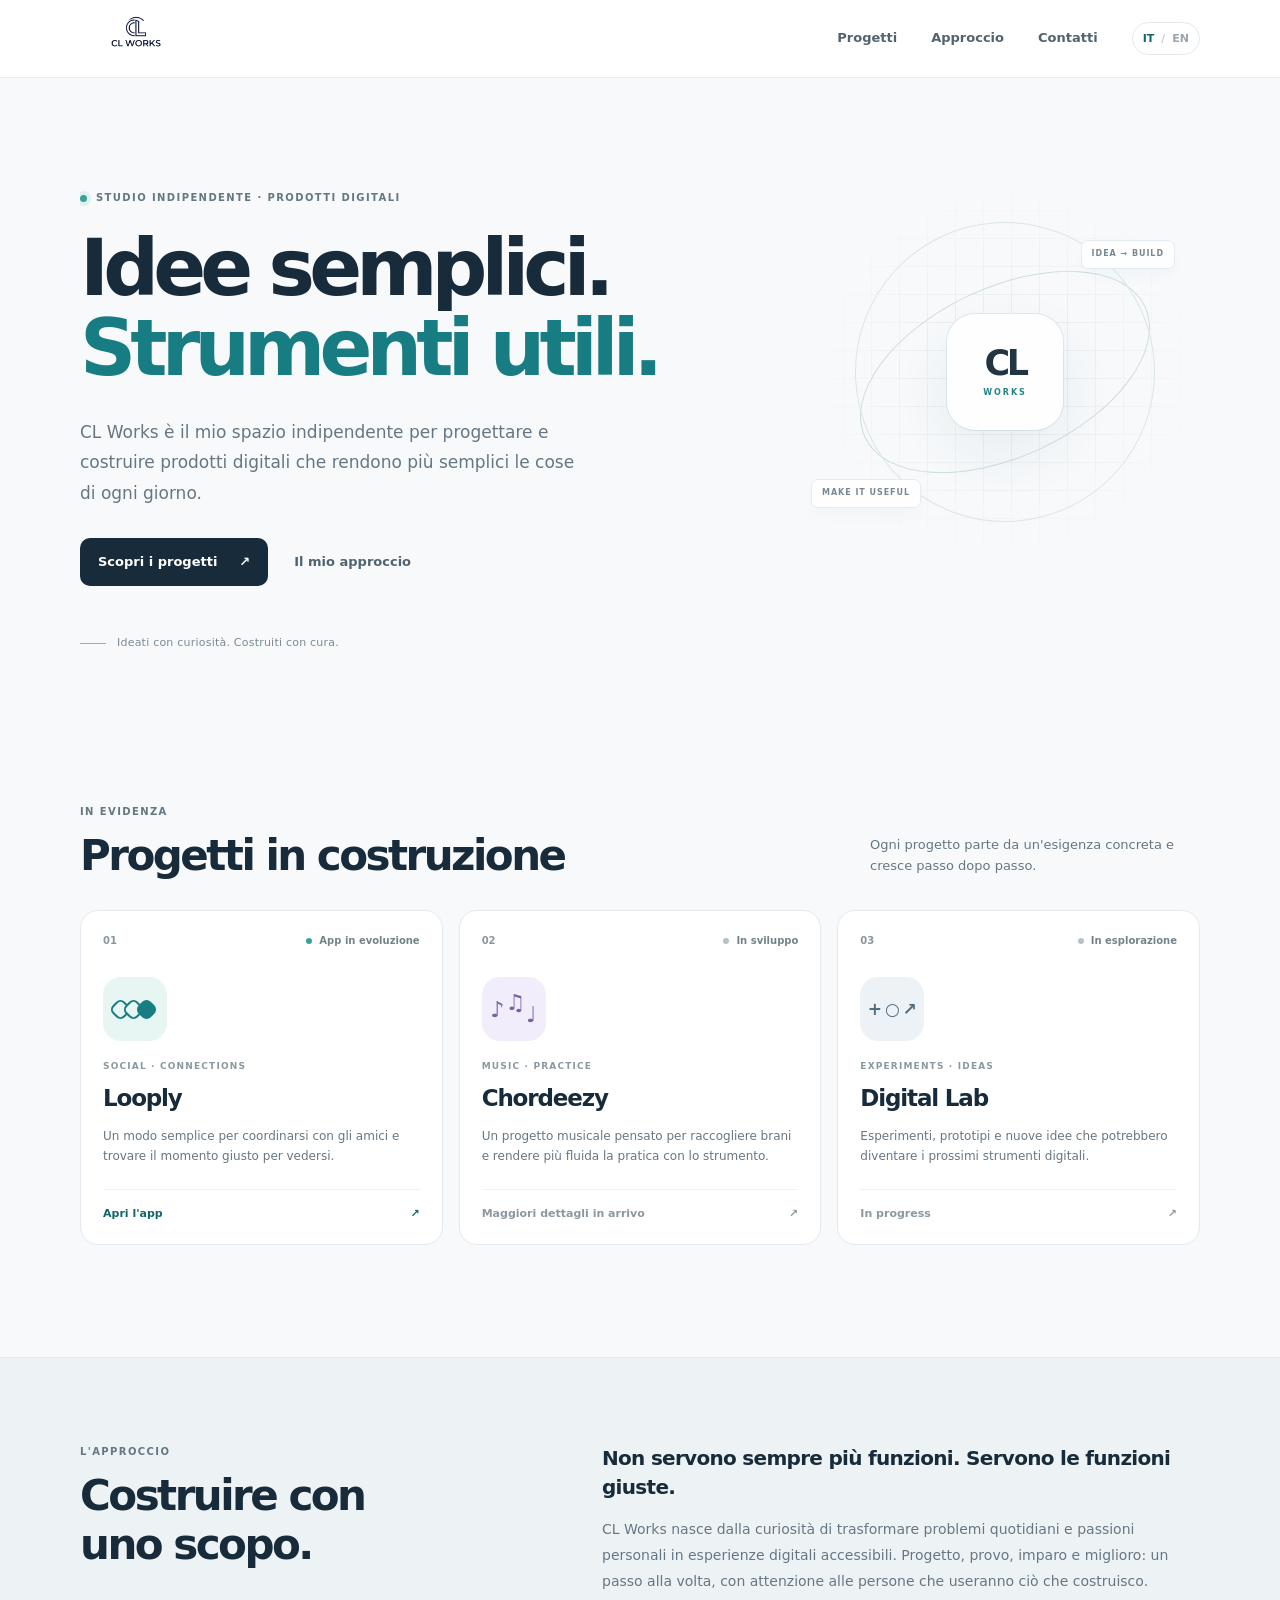
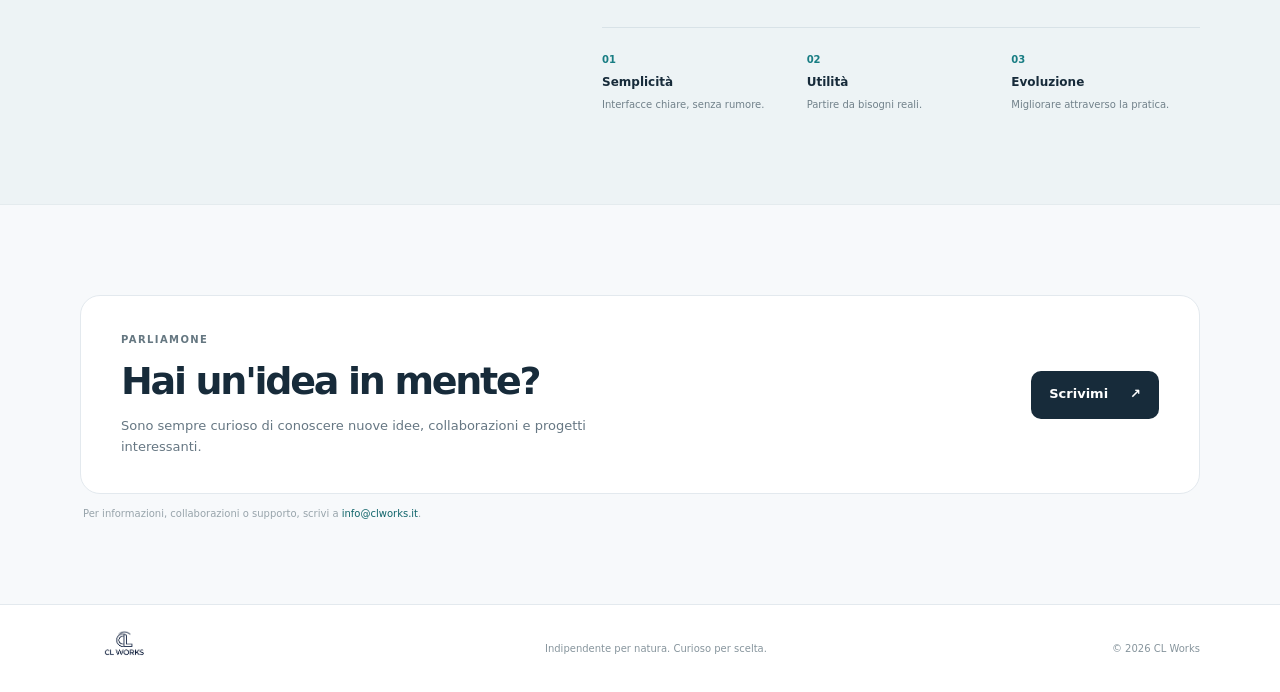
==== index.html @ e4047729 "Update index.html" ====
<!doctype html>
<html lang="it">
<head>
  <meta charset="utf-8">
  <meta name="viewport" content="width=device-width, initial-scale=1">
  <meta name="theme-color" content="#f7f9fb">
  <meta name="description" content="CL Works — prodotti digitali indipendenti, idee trasformate in strumenti semplici e utili.">
  <meta property="og:title" content="CL Works — Independent digital maker">
  <meta property="og:description" content="Piccoli prodotti digitali, progettati con cura.">
  <meta property="og:type" content="website">

  <title>CL Works — Independent digital maker</title>

  <link rel="icon" type="image/svg+xml" href="assets/favicon.svg">
  <link rel="preload" as="image" href="assets/cl-works-logo.png">
  <link rel="stylesheet" href="styles.css">

  <script src="script.js" defer></script>
</head>

<body>
  <header class="site-header">
    <a class="brand" href="#home" aria-label="CL Works home">
      <img
        class="brand-logo"
        src="assets/cl-works-logo.png"
        alt="CL Works"
        width="150"
        height="48"
        fetchpriority="high"
      >
    </a>

    <nav class="main-nav" aria-label="Navigazione principale">
      <a href="#projects" data-i18n="navProjects">Progetti</a>
      <a href="#about" data-i18n="navAbout">Approccio</a>
      <a href="#contact" data-i18n="navContact">Contatti</a>
    </nav>

    <button
      class="language-toggle"
      type="button"
      aria-label="Switch language"
      aria-pressed="false"
    >
      <span class="lang-it active">IT</span><span class="lang-separator">/</span><span class="lang-en">EN</span>
    </button>
  </header>

  <main id="home">
    <section class="hero section-shell">
      <div class="eyebrow">
        <span class="status-dot"></span>
        <span data-i18n="eyebrow">Studio indipendente · Prodotti digitali</span>
      </div>

      <h1 data-i18n="heroTitle">Idee semplici.<br><span class="accent-text">Strumenti utili.</span></h1>

      <p class="hero-copy" data-i18n="heroCopy">
        CL Works è il mio spazio indipendente per progettare e costruire prodotti digitali che rendono più semplici le cose di ogni giorno.
      </p>

      <div class="hero-actions">
        <a class="button button-primary" href="#projects">
          <span data-i18n="seeProjects">Scopri i progetti</span>
          <span aria-hidden="true">↗</span>
        </a>
        <a class="text-link" href="#about" data-i18n="learnMore">Il mio approccio</a>
      </div>

      <div class="hero-note">
        <span class="note-line"></span>
        <span data-i18n="heroNote">Ideati con curiosità. Costruiti con cura.</span>
      </div>

      <div class="hero-decoration" aria-hidden="true">
        <div class="deco-grid"></div>
        <div class="deco-orbit orbit-one"></div>
        <div class="deco-orbit orbit-two"></div>
        <div class="deco-core"><span>CL</span><small>WORKS</small></div>
        <span class="deco-label label-one">IDEA → BUILD</span>
        <span class="deco-label label-two">MAKE IT USEFUL</span>
      </div>
    </section>

    <section class="projects-section section-shell" id="projects">
      <div class="section-heading">
        <div>
          <p class="eyebrow" data-i18n="projectsEyebrow">IN EVIDENZA</p>
          <h2 data-i18n="projectsTitle">Progetti in costruzione</h2>
        </div>
        <p class="section-intro" data-i18n="projectsIntro">
          Ogni progetto parte da un'esigenza concreta e cresce passo dopo passo.
        </p>
      </div>

      <div class="project-grid">
        <article class="project-card project-looply">
          <div class="project-topline">
            <span class="project-number">01</span>
            <span class="project-status">
              <span class="tiny-dot"></span>
              <span data-i18n="statusLive">App in evoluzione</span>
            </span>
          </div>

          <div class="project-symbol looply-symbol" aria-hidden="true">
            <span></span><span></span><span></span>
          </div>

          <p class="project-type">SOCIAL · CONNECTIONS</p>
          <h3>Looply</h3>

          <p class="project-description" data-i18n="looplyDesc">
            Un modo semplice per coordinarsi con gli amici e trovare il momento giusto per vedersi.
          </p>

          <a class="project-link" href="https://looply.clworks.it" target="_blank" rel="noopener noreferrer">
            <span data-i18n="openApp">Apri l'app</span>
            <span aria-hidden="true">↗</span>
          </a>
        </article>

        <article class="project-card project-chordeezy">
          <div class="project-topline">
            <span class="project-number">02</span>
            <span class="project-status">
              <span class="tiny-dot muted-dot"></span>
              <span data-i18n="statusInDev">In sviluppo</span>
            </span>
          </div>

          <div class="project-symbol chord-symbol" aria-hidden="true">
            <span>♪</span><span>♫</span><span>♩</span>
          </div>

          <p class="project-type">MUSIC · PRACTICE</p>
          <h3>Chordeezy</h3>

          <p class="project-description" data-i18n="chordeezyDesc">
            Un progetto musicale pensato per raccogliere brani e rendere più fluida la pratica con lo strumento.
          </p>

          <span class="project-link project-link-muted">
            <span data-i18n="comingSoon">Maggiori dettagli in arrivo</span>
            <span aria-hidden="true">↗</span>
          </span>
        </article>

        <article class="project-card project-lab">
          <div class="project-topline">
            <span class="project-number">03</span>
            <span class="project-status">
              <span class="tiny-dot muted-dot"></span>
              <span data-i18n="statusExploring">In esplorazione</span>
            </span>
          </div>

          <div class="project-symbol lab-symbol" aria-hidden="true">
            <span>+</span><span>○</span><span>↗</span>
          </div>

          <p class="project-type">EXPERIMENTS · IDEAS</p>
          <h3 data-i18n="labTitle">Digital Lab</h3>

          <p class="project-description" data-i18n="labDesc">
            Esperimenti, prototipi e nuove idee che potrebbero diventare i prossimi strumenti digitali.
          </p>

          <span class="project-link project-link-muted">
            <span data-i18n="inProgress">In progress</span>
            <span aria-hidden="true">↗</span>
          </span>
        </article>
      </div>
    </section>

    <section class="about-section" id="about">
      <div class="section-shell about-layout">
        <div>
          <p class="eyebrow" data-i18n="approachEyebrow">L'APPROCCIO</p>
          <h2 data-i18n="aboutTitle">Costruire con uno scopo.</h2>
        </div>

        <div class="about-content">
          <p class="about-lead" data-i18n="aboutLead">
            Non servono sempre più funzioni. Servono le funzioni giuste.
          </p>

          <p data-i18n="aboutCopy">
            CL Works nasce dalla curiosità di trasformare problemi quotidiani e passioni personali in esperienze digitali accessibili. Progetto, provo, imparo e miglioro: un passo alla volta, con attenzione alle persone che useranno ciò che costruisco.
          </p>

          <div class="principles">
            <div>
              <span class="principle-index">01</span>
              <strong data-i18n="principleOne">Semplicità</strong>
              <span data-i18n="principleOneDesc">Interfacce chiare, senza rumore.</span>
            </div>

            <div>
              <span class="principle-index">02</span>
              <strong data-i18n="principleTwo">Utilità</strong>
              <span data-i18n="principleTwoDesc">Partire da bisogni reali.</span>
            </div>

            <div>
              <span class="principle-index">03</span>
              <strong data-i18n="principleThree">Evoluzione</strong>
              <span data-i18n="principleThreeDesc">Migliorare attraverso la pratica.</span>
            </div>
          </div>
        </div>
      </div>
    </section>

    <section class="contact-section section-shell" id="contact">
      <div class="contact-panel">
        <div>
          <p class="eyebrow" data-i18n="contactEyebrow">PARLIAMONE</p>
          <h2 data-i18n="contactTitle">Hai un'idea in mente?</h2>
          <p data-i18n="contactCopy">
            Sono sempre curioso di conoscere nuove idee, collaborazioni e progetti interessanti.
          </p>
        </div>

        <a class="button button-primary" href="mailto:info@clworks.it?subject=Contatto%20CL%20Works">
          <span data-i18n="contactButton">Scrivimi</span>
          <span aria-hidden="true">↗</span>
        </a>
      </div>

      <p class="contact-footnote">
        <span data-i18n="emailNote">Per informazioni, collaborazioni o supporto, scrivi a</span>
        <a href="mailto:info@clworks.it">info@clworks.it</a>.
      </p>
    </section>
  </main>

  <footer class="site-footer">
    <a class="brand footer-brand" href="#home" aria-label="CL Works home">
      <img
        class="brand-logo"
        src="assets/cl-works-logo.png"
        alt="CL Works"
        width="150"
        height="48"
        loading="lazy"
      >
    </a>

    <span class="footer-tagline" data-i18n="footerTagline">
      Indipendente per natura. Curioso per scelta.
    </span>

    <span class="copyright">© <span id="year"></span> CL Works</span>
  </footer>
</body>
</html>
---- styles.css ----
:root {
  color-scheme: light;
  --bg: #f7f9fb;
  --paper: #ffffff;
  --ink: #172b3a;
  --muted: #667783;
  --line: #e3e9ee;
  --accent: #187d83;
  --accent-dark: #11656b;
  --pale: #e9f4f3;
  --radius: 18px;
  --shell: 1120px;
}

* {
  box-sizing: border-box;
}

html {
  scroll-behavior: smooth;
  scroll-padding-top: 92px;
}

body {
  margin: 0;
  background: var(--bg);
  color: var(--ink);
  font-family: Inter, ui-sans-serif, system-ui, -apple-system,
    BlinkMacSystemFont, "Segoe UI", sans-serif;
  line-height: 1.6;
  -webkit-font-smoothing: antialiased;
}

a {
  color: inherit;
  text-decoration: none;
}

button {
  font: inherit;
}

/* HEADER */

.site-header {
  min-height: 78px;
  display: flex;
  align-items: center;
  justify-content: space-between;
  gap: 24px;
  padding: 12px max(24px, calc((100vw - var(--shell)) / 2));
  border-bottom: 1px solid rgba(227, 233, 238, .8);
  background: rgba(255, 255, 255, .92);
  -webkit-backdrop-filter: blur(16px);
  backdrop-filter: blur(16px);
  position: sticky;
  top: 0;
  z-index: 10;
}

.brand {
  display: inline-flex;
  align-items: center;
  justify-content: flex-start;
  flex: 0 0 auto;
  min-width: 0;
  line-height: 0;
}

/* Logo effettivamente utilizzato nell'HTML */

.brand-logo {
  display: block;
  width: 150px;
  height: 48px;
  max-width: 100%;
  object-fit: contain;
  object-position: left center;
  flex-shrink: 0;
  background: transparent;
  border: 0;
}

/* Compatibilità con le vecchie classi */

.brand-mark {
  display: block;
  width: 40px;
  height: 40px;
  flex-shrink: 0;
  object-fit: contain;
  background: transparent;
  border-radius: 0;
}

.brand-name {
  font-size: 18px;
}

.main-nav {
  display: flex;
  align-items: center;
  justify-content: center;
  gap: 34px;
  margin-left: auto;
  margin-right: 10px;
}

.main-nav a {
  color: #52636f;
  font-size: 13px;
  font-weight: 600;
  white-space: nowrap;
  transition: color .2s;
}

.main-nav a:hover,
.text-link:hover {
  color: var(--accent);
}

.language-toggle {
  display: inline-flex;
  align-items: center;
  justify-content: center;
  flex: 0 0 auto;
  gap: 7px;
  border: 1px solid var(--line);
  border-radius: 999px;
  padding: 7px 10px;
  background: white;
  color: #9aa5ad;
  cursor: pointer;
  font-size: 11px;
  font-weight: 800;
}

.language-toggle .active {
  color: var(--accent-dark);
}

.lang-separator {
  color: #c4cdd3;
}

/* LAYOUT */

.section-shell {
  width: min(var(--shell), calc(100% - 48px));
  margin-inline: auto;
}

/* HERO */

.hero {
  min-height: 590px;
  padding-top: 112px;
  padding-bottom: 90px;
  position: relative;
  display: flex;
  flex-direction: column;
  align-items: flex-start;
  overflow: hidden;
}

.eyebrow {
  display: flex;
  align-items: center;
  gap: 9px;
  margin: 0 0 22px;
  color: #657781;
  font-size: 10px;
  font-weight: 800;
  letter-spacing: .14em;
  text-transform: uppercase;
}

.status-dot,
.tiny-dot {
  display: inline-block;
  width: 7px;
  height: 7px;
  border-radius: 50%;
  background: #36a39b;
  box-shadow: 0 0 0 4px #e0f2ef;
  flex-shrink: 0;
}

.hero h1 {
  max-width: 650px;
  margin: 0;
  font-size: clamp(48px, 6.5vw, 78px);
  line-height: 1.03;
  letter-spacing: -.075em;
  font-weight: 750;
  position: relative;
  z-index: 1;
}

.accent-text {
  color: var(--accent);
}

.hero-copy {
  max-width: 500px;
  color: var(--muted);
  font-size: 17px;
  line-height: 1.8;
  margin: 28px 0 0;
  position: relative;
  z-index: 1;
}

.hero-actions {
  display: flex;
  align-items: center;
  flex-wrap: wrap;
  gap: 26px;
  margin-top: 30px;
  position: relative;
  z-index: 1;
}

.button {
  display: inline-flex;
  align-items: center;
  justify-content: center;
  gap: 22px;
  min-height: 48px;
  padding: 0 18px;
  border-radius: 10px;
  font-size: 13px;
  font-weight: 700;
  transition: transform .2s, background .2s;
}

.button:hover {
  transform: translateY(-2px);
}

.button-primary {
  color: white;
  background: var(--ink);
}

.button-primary:hover {
  background: var(--accent-dark);
}

.text-link {
  font-size: 13px;
  font-weight: 700;
  color: #52636f;
}

.hero-note {
  display: flex;
  align-items: center;
  gap: 11px;
  color: #7b8992;
  font-size: 11px;
  letter-spacing: .02em;
  margin-top: 48px;
  position: relative;
  z-index: 1;
}

.note-line {
  width: 26px;
  height: 1px;
  background: #9aadb6;
  flex-shrink: 0;
}

/* HERO DECORATION */

.hero-decoration {
  width: 420px;
  height: 420px;
  position: absolute;
  top: 84px;
  right: -15px;
  opacity: .95;
  pointer-events: none;
}

.deco-grid {
  position: absolute;
  inset: 20px;
  background-image:
    linear-gradient(#e5ecef 1px, transparent 1px),
    linear-gradient(90deg, #e5ecef 1px, transparent 1px);
  background-size: 28px 28px;
  -webkit-mask-image: radial-gradient(circle, black 15%, transparent 72%);
  mask-image: radial-gradient(circle, black 15%, transparent 72%);
}

.deco-orbit {
  position: absolute;
  border: 1px solid #cbdcde;
  border-radius: 50%;
  left: 50%;
  top: 50%;
  transform: translate(-50%, -50%) rotate(-25deg);
}

.orbit-one {
  width: 310px;
  height: 170px;
}

.orbit-two {
  width: 300px;
  height: 300px;
  border-color: #d9e5e8;
}

.deco-core {
  position: absolute;
  left: 50%;
  top: 50%;
  transform: translate(-50%, -50%);
  width: 116px;
  height: 116px;
  border-radius: 28px;
  background: white;
  box-shadow: 0 22px 70px #183a4a14, 0 0 0 1px #e0e8ec;
  display: flex;
  flex-direction: column;
  justify-content: center;
  align-items: center;
}

.deco-core span {
  font-size: 35px;
  font-weight: 800;
  letter-spacing: -.1em;
  line-height: 1.1;
}

.deco-core small {
  font-size: 8px;
  letter-spacing: .25em;
  color: var(--accent);
  font-weight: 800;
  margin-top: 4px;
}

.deco-label {
  position: absolute;
  background: #fff;
  border: 1px solid #e4ebee;
  padding: 7px 10px;
  border-radius: 7px;
  font-size: 8px;
  font-weight: 800;
  letter-spacing: .12em;
  color: #71838d;
  box-shadow: 0 8px 20px #183a4a08;
  white-space: nowrap;
}

.label-one {
  top: 78px;
  right: 40px;
}

.label-two {
  bottom: 74px;
  left: 16px;
}

/* PROJECTS */

.projects-section {
  padding-top: 62px;
  padding-bottom: 112px;
}

.section-heading {
  display: flex;
  align-items: end;
  justify-content: space-between;
  gap: 40px;
  margin-bottom: 30px;
}

.section-heading .eyebrow,
.about-layout .eyebrow,
.contact-panel .eyebrow {
  margin-bottom: 12px;
}

h2 {
  margin: 0;
  font-size: clamp(29px, 4vw, 42px);
  letter-spacing: -.06em;
  line-height: 1.15;
}

.section-intro {
  max-width: 330px;
  margin: 0 0 4px;
  color: var(--muted);
  font-size: 13px;
}

.project-grid {
  display: grid;
  grid-template-columns: repeat(3, minmax(0, 1fr));
  gap: 16px;
}

.project-card {
  min-width: 0;
  min-height: 335px;
  border: 1px solid var(--line);
  border-radius: var(--radius);
  padding: 22px;
  background: var(--paper);
  display: flex;
  flex-direction: column;
  transition: transform .22s, box-shadow .22s, border-color .22s;
}

.project-card:hover {
  transform: translateY(-4px);
  box-shadow: 0 18px 45px #183a4a0b;
  border-color: #cad8de;
}

.project-topline {
  display: flex;
  align-items: center;
  justify-content: space-between;
  gap: 8px;
  color: #8a979e;
  font-size: 10px;
  font-weight: 700;
}

.project-status {
  display: inline-flex;
  align-items: center;
  gap: 7px;
  color: #74838b;
  font-size: 10px;
  font-weight: 600;
}

.tiny-dot {
  width: 6px;
  height: 6px;
  box-shadow: none;
}

.muted-dot {
  background: #b6c1c8;
}

.project-symbol {
  width: 64px;
  height: 64px;
  margin: 28px 0 18px;
  border-radius: 18px;
  display: flex;
  align-items: center;
  justify-content: center;
  position: relative;
  flex-shrink: 0;
}

.looply-symbol {
  background: #e7f5f3;
  gap: 0;
}

.looply-symbol span {
  width: 17px;
  height: 17px;
  border: 2px solid var(--accent);
  border-radius: 6px;
  transform: rotate(45deg);
  margin-left: -4px;
}

.looply-symbol span:nth-child(2) {
  background: #e7f5f3;
}

.looply-symbol span:nth-child(3) {
  background: var(--accent);
  border-color: var(--accent);
}

.chord-symbol {
  background: #f1edfa;
  color: #7661a7;
  gap: 1px;
  font-size: 22px;
}

.chord-symbol span:nth-child(2) {
  transform: translateY(-7px);
}

.chord-symbol span:nth-child(3) {
  transform: translateY(5px);
}

.lab-symbol {
  background: #edf2f6;
  color: #526d80;
  gap: 3px;
  font-size: 17px;
  font-weight: 600;
}

.project-type {
  margin: 0 0 6px;
  color: #8a999f;
  font-size: 9px;
  font-weight: 800;
  letter-spacing: .13em;
}

.project-card h3 {
  margin: 0;
  font-size: 23px;
  letter-spacing: -.05em;
}

.project-description {
  color: var(--muted);
  font-size: 12px;
  line-height: 1.7;
  margin: 9px 0 20px;
}

.project-link {
  display: inline-flex;
  align-items: center;
  justify-content: space-between;
  gap: 12px;
  width: 100%;
  border-top: 1px solid #edf1f3;
  padding-top: 15px;
  margin-top: auto;
  font-size: 11px;
  font-weight: 750;
  color: var(--accent-dark);
}

.project-link-muted {
  color: #8b989f;
}

/* ABOUT */

.about-section {
  background: #edf3f5;
  border-block: 1px solid #e4ebee;
  padding: 86px 0 92px;
}

.about-layout {
  display: grid;
  grid-template-columns: minmax(0, .85fr) minmax(0, 1.15fr);
  gap: 80px;
}

.about-layout h2 {
  max-width: 330px;
}

.about-content > p {
  margin: 0;
  color: var(--muted);
  font-size: 14px;
  line-height: 1.85;
}

.about-content .about-lead {
  color: var(--ink);
  font-size: 20px;
  font-weight: 650;
  letter-spacing: -.035em;
  line-height: 1.45;
  margin-bottom: 15px;
}

.principles {
  display: grid;
  grid-template-columns: repeat(3, minmax(0, 1fr));
  gap: 16px;
  margin-top: 32px;
  padding-top: 24px;
  border-top: 1px solid #d8e2e7;
}

.principles > div {
  display: flex;
  flex-direction: column;
  align-items: flex-start;
  gap: 5px;
  min-width: 0;
}

.principle-index {
  color: var(--accent);
  font-size: 10px;
  font-weight: 800;
}

.principles strong {
  font-size: 12px;
}

.principles div span:last-child {
  color: #71818a;
  font-size: 10px;
  line-height: 1.5;
}

/* CONTACT */

.contact-section {
  padding-top: 90px;
  padding-bottom: 82px;
}

.contact-panel {
  display: flex;
  align-items: center;
  justify-content: space-between;
  gap: 28px;
  background: white;
  border: 1px solid var(--line);
  border-radius: 20px;
  padding: 36px 40px;
}

.contact-panel h2 {
  font-size: clamp(28px, 3.4vw, 38px);
}

.contact-panel p:not(.eyebrow) {
  color: var(--muted);
  max-width: 490px;
  margin: 12px 0 0;
  font-size: 13px;
}

.contact-panel .button {
  flex-shrink: 0;
}

.contact-footnote {
  margin: 12px 3px 0;
  color: #98a4ab;
  font-size: 10px;
}

.contact-footnote a {
  color: var(--accent-dark);
}

/* FOOTER */

.site-footer {
  min-height: 88px;
  border-top: 1px solid var(--line);
  display: flex;
  align-items: center;
  justify-content: space-between;
  gap: 20px;
  padding: 20px max(24px, calc((100vw - var(--shell)) / 2));
  background: #fff;
}

.footer-brand .brand-logo {
  width: 120px;
  height: 38px;
}

.footer-brand .brand-mark {
  width: 32px;
  height: 32px;
}

.footer-brand .brand-name {
  font-size: 15px;
}

.footer-tagline,
.copyright {
  color: #87959d;
  font-size: 10px;
}

/* TABLET */

@media (max-width: 900px) {
  .site-header {
    gap: 16px;
  }

  .brand-logo {
    width: 130px;
    height: 44px;
  }

  .main-nav {
    gap: 20px;
    margin-right: 4px;
  }

  .hero {
    min-height: 540px;
    padding-top: 90px;
  }

  .hero-decoration {
    width: 330px;
    height: 330px;
    right: -85px;
    top: 120px;
    opacity: .65;
  }

  .deco-core {
    width: 90px;
    height: 90px;
    border-radius: 22px;
  }

  .deco-core span {
    font-size: 28px;
  }

  .orbit-one {
    width: 245px;
    height: 140px;
  }

  .orbit-two {
    width: 240px;
    height: 240px;
  }

  .project-grid {
    grid-template-columns: repeat(2, minmax(0, 1fr));
  }

  .project-card:last-child {
    grid-column: 1 / -1;
    min-height: 280px;
  }

  .about-layout {
    gap: 38px;
  }
}

/* MOBILE */

@media (max-width: 620px) {
  html {
    scroll-padding-top: 76px;
  }

  .site-header {
    min-height: 68px;
    height: auto;
    padding: 10px 12px;
    gap: 8px;
  }

  .brand {
    flex: 0 1 auto;
    min-width: 0;
  }

  .brand-logo {
    width: 100px;
    height: 42px;
    max-width: 100%;
    object-fit: contain;
    object-position: left center;
  }

  .main-nav {
    display: flex;
    align-items: center;
    gap: 10px;
    margin-left: auto;
    margin-right: 0;
    min-width: 0;
  }

  .main-nav a {
    font-size: 10px;
    white-space: nowrap;
  }

  .main-nav a:nth-child(2) {
    display: none;
  }

  .language-toggle {
    padding: 6px;
    gap: 4px;
    font-size: 10px;
  }

  .section-shell {
    width: calc(100% - 36px);
  }

  .hero {
    min-height: 560px;
    padding-top: 76px;
    padding-bottom: 65px;
  }

  .hero h1 {
    font-size: clamp(46px, 13vw, 66px);
  }

  .hero-copy {
    font-size: 15px;
    max-width: 430px;
  }

  .hero-decoration {
    width: 220px;
    height: 220px;
    top: auto;
    bottom: 20px;
    right: -55px;
    opacity: .4;
  }

  .deco-core {
    width: 68px;
    height: 68px;
    border-radius: 18px;
  }

  .deco-core span {
    font-size: 22px;
  }

  .deco-core small {
    font-size: 6px;
  }

  .orbit-one {
    width: 165px;
    height: 95px;
  }

  .orbit-two {
    width: 160px;
    height: 160px;
  }

  .label-one {
    top: 20px;
    right: 8px;
  }

  .label-two {
    bottom: 22px;
    left: -2px;
  }

  .deco-label {
    font-size: 6px;
    padding: 5px 6px;
  }

  .hero-actions {
    gap: 18px;
  }

  .button {
    gap: 12px;
    padding-inline: 14px;
    min-height: 45px;
    font-size: 12px;
  }

  .hero-note {
    margin-top: 36px;
    font-size: 10px;
  }

  .projects-section {
    padding-top: 35px;
    padding-bottom: 72px;
  }

  .section-heading {
    display: block;
  }

  .section-intro {
    margin-top: 14px;
  }

  .project-grid {
    grid-template-columns: minmax(0, 1fr);
  }

  .project-card,
  .project-card:last-child {
    grid-column: auto;
    min-height: 310px;
  }

  .about-section {
    padding: 65px 0;
  }

  .about-layout {
    grid-template-columns: minmax(0, 1fr);
    gap: 25px;
  }

  .principles {
    gap: 10px;
  }

  .principles div span:last-child {
    font-size: 9px;
  }

  .contact-section {
    padding-top: 62px;
    padding-bottom: 60px;
  }

  .contact-panel {
    align-items: flex-start;
    flex-direction: column;
    padding: 27px 23px;
  }

  .contact-panel .button {
    align-self: flex-start;
  }

  .site-footer {
    padding: 22px 18px;
    flex-wrap: wrap;
  }

  .footer-brand .brand-logo {
    width: 100px;
    height: 34px;
  }

  .footer-tagline {
    order: 3;
    width: 100%;
  }

  .copyright {
    margin-left: auto;
  }
}

/* SCHERMI MOLTO PICCOLI */

@media (max-width: 360px) {
  .site-header {
    padding-inline: 8px;
    gap: 6px;
  }

  .brand-logo {
    width: 82px;
    height: 36px;
  }

  .main-nav {
    gap: 7px;
  }

  .main-nav a {
    font-size: 9px;
  }

  .language-toggle {
    padding: 5px;
    gap: 3px;
    font-size: 9px;
  }

  .section-shell {
    width: calc(100% - 28px);
  }

  .hero h1 {
    font-size: 44px;
  }

  .principles {
    grid-template-columns: 1fr;
    gap: 16px;
  }
}

/* ACCESSIBILITÀ */

a:focus-visible,
button:focus-visible {
  outline: 3px solid var(--accent);
  outline-offset: 4px;
}

@media (prefers-reduced-motion: reduce) {
  html {
    scroll-behavior: auto;
  }

  *,
  *::before,
  *::after {
    transition-duration: .01ms !important;
    animation-duration: .01ms !important;
  }
}
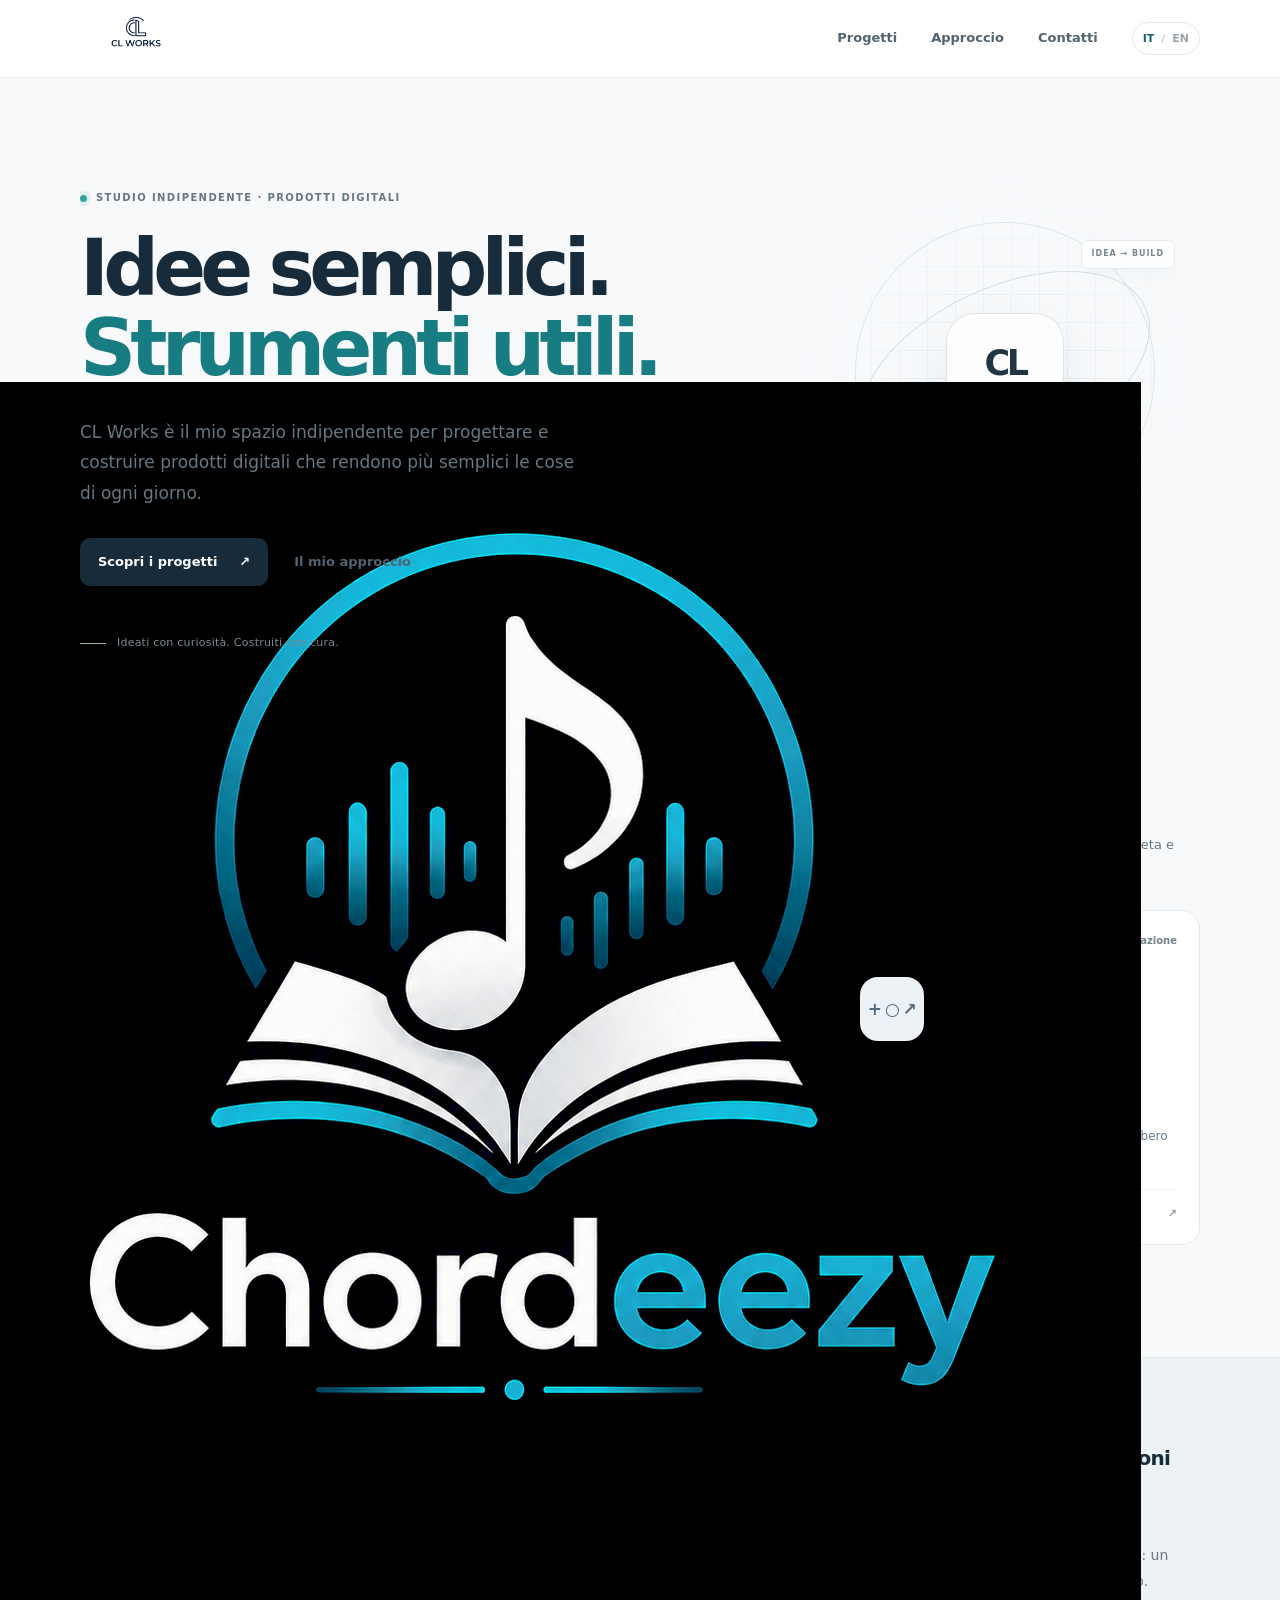
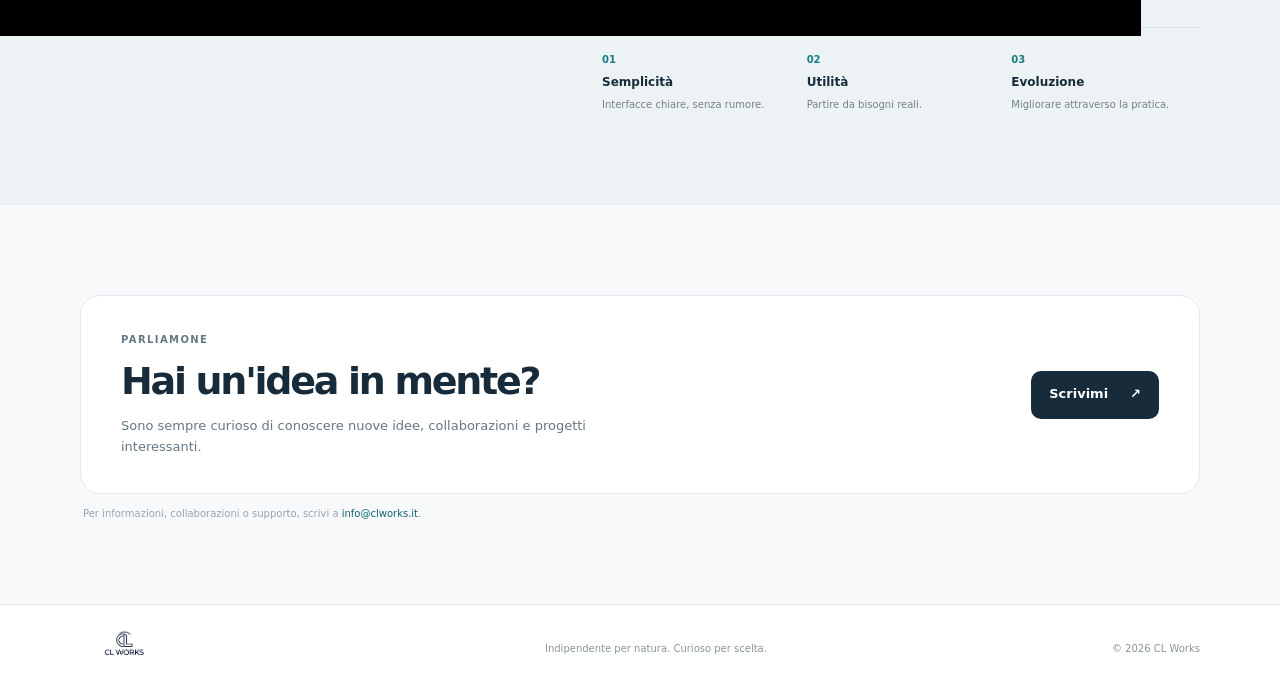
==== commit 694507c6: "Update index.html" ====
--- a/index.html
+++ b/index.html
@@ -104,8 +104,8 @@
             </span>
           </div>
 
-          <div class="project-symbol looply-symbol" aria-hidden="true">
-            <span></span><span></span><span></span>
+          <div class="project-symbol project-logo">
+          <img src="assets/looply-logo.png" alt="Logo Looply">.  
           </div>
 
           <p class="project-type">SOCIAL · CONNECTIONS</p>
@@ -130,8 +130,8 @@
             </span>
           </div>
 
-          <div class="project-symbol chord-symbol" aria-hidden="true">
-            <span>♪</span><span>♫</span><span>♩</span>
+          <div class="project-symbol project-logo">
+          <img src="assets/chordeezy-logo.png" alt="Logo Chordeezy">
           </div>
 
           <p class="project-type">MUSIC · PRACTICE</p>
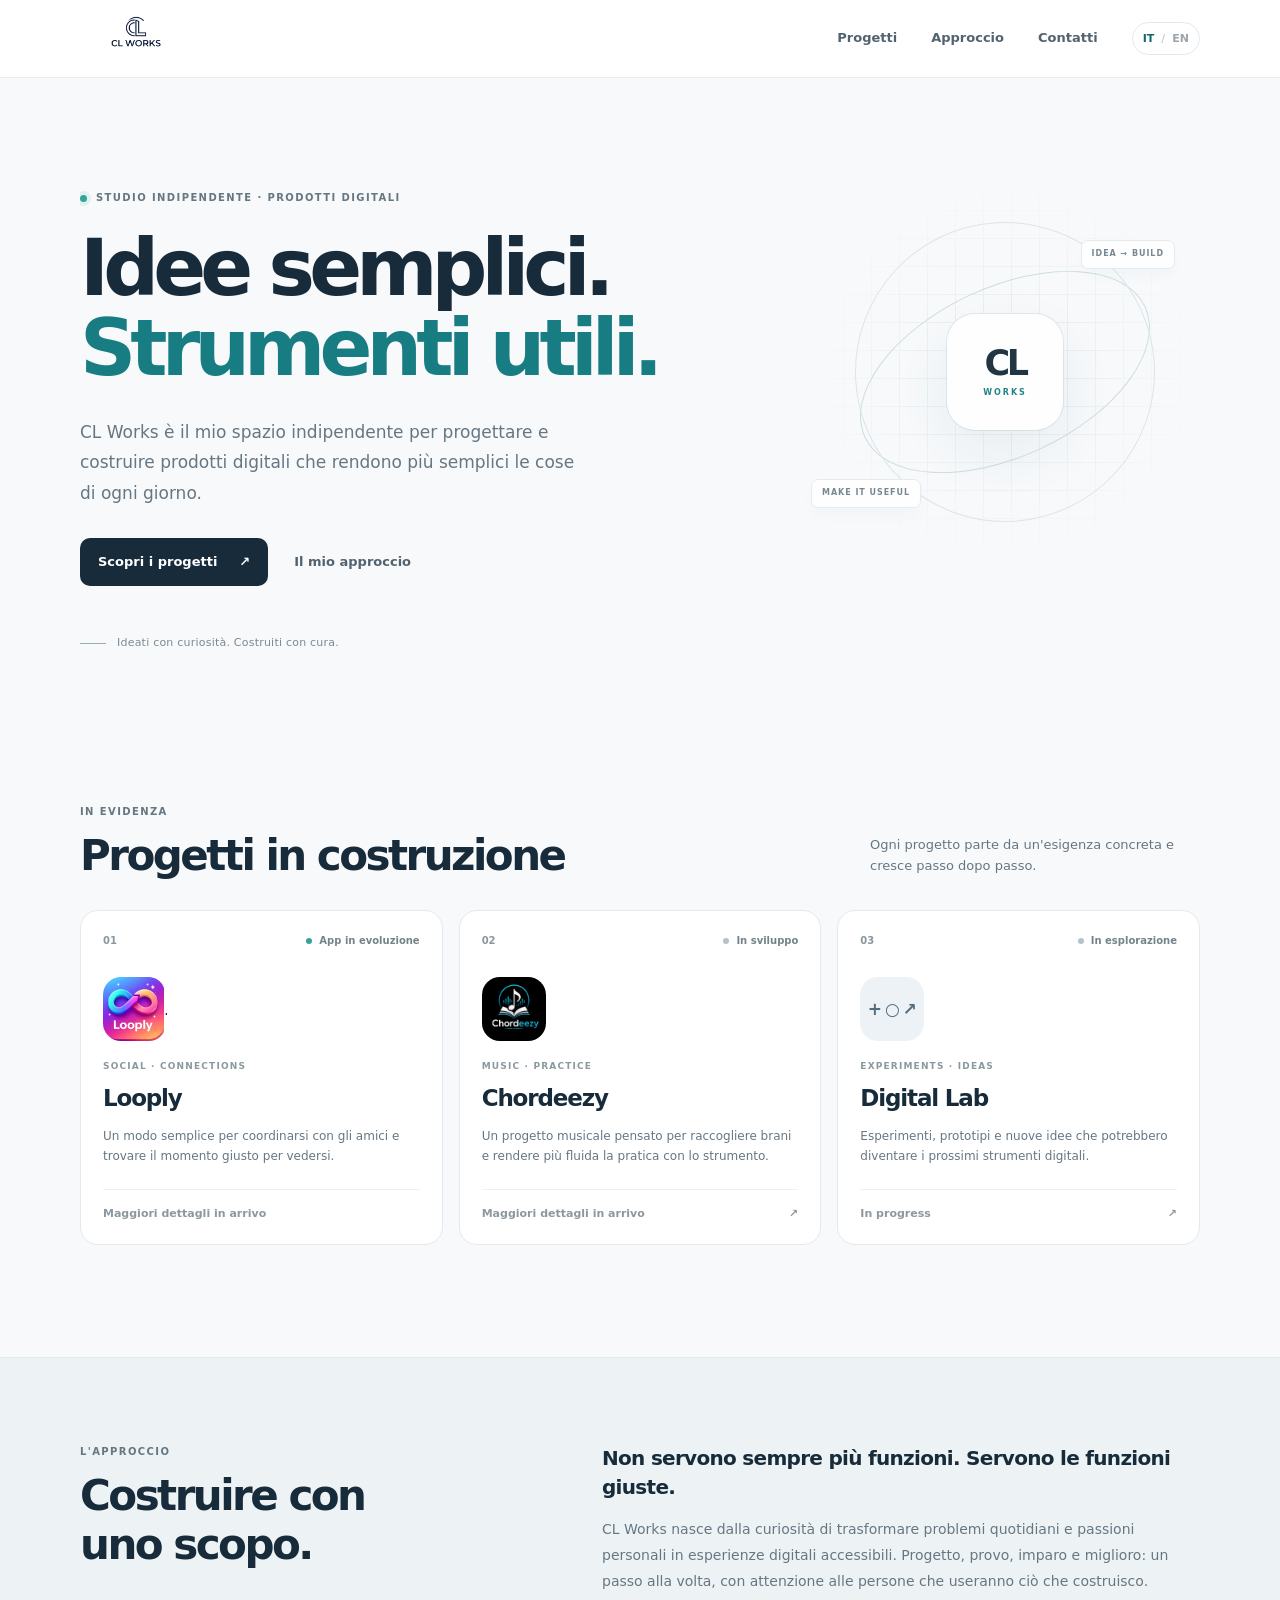
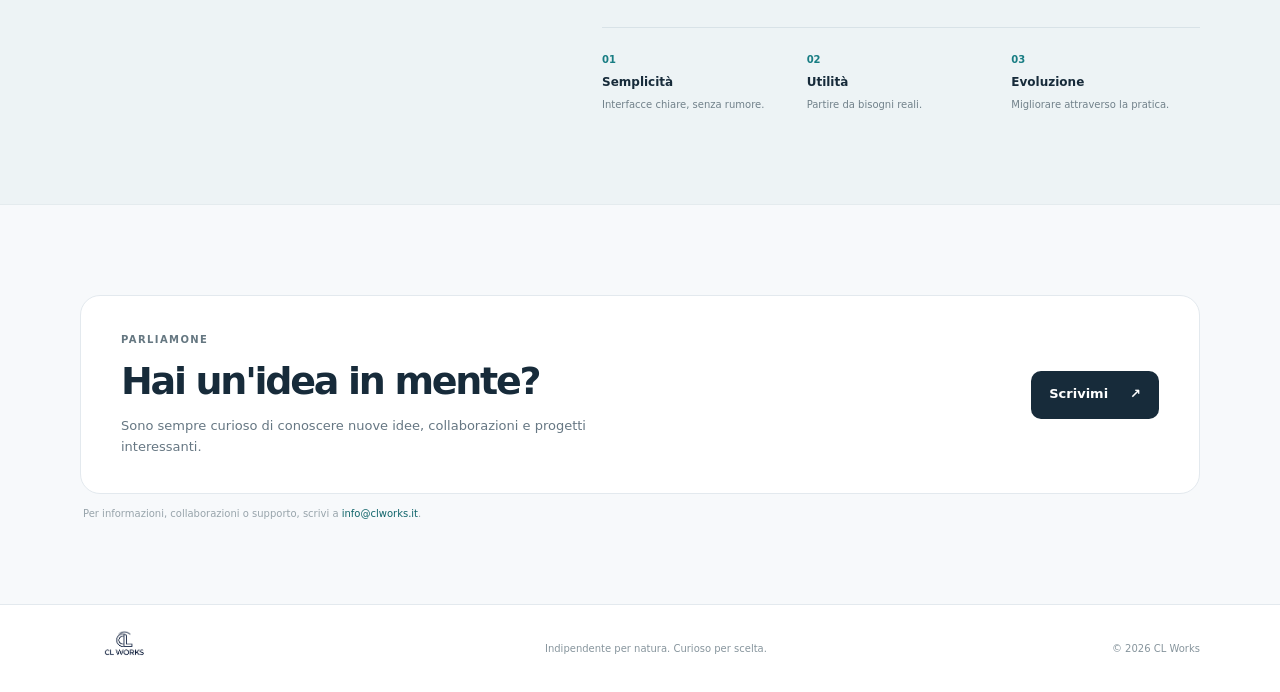
==== commit c9a30a2c: "Replace project link with 'Coming Soon' message" ====
--- a/index.html
+++ b/index.html
@@ -115,10 +115,9 @@
             Un modo semplice per coordinarsi con gli amici e trovare il momento giusto per vedersi.
           </p>
 
-          <a class="project-link" href="https://looply.clworks.it" target="_blank" rel="noopener noreferrer">
-            <span data-i18n="openApp">Apri l'app</span>
-            <span aria-hidden="true">↗</span>
-          </a>
+          <span class="project-link project-link-muted">
+          <span data-i18n="comingSoon">Maggiori dettagli in arrivo</span>
+          </span>
         </article>
 
         <article class="project-card project-chordeezy">
--- a/styles.css
+++ b/styles.css
@@ -1033,3 +1033,19 @@
     animation-duration: .01ms !important;
   }
 }
+
+.project-logo {
+  display: flex;
+  align-items: center;
+  justify-content: center;
+  overflow: hidden;
+}
+
+.project-logo img {
+  display: block;
+  width: 100%;
+  height: 100%;
+  max-width: 100px;
+  max-height: 100px;
+  object-fit: contain;
+}
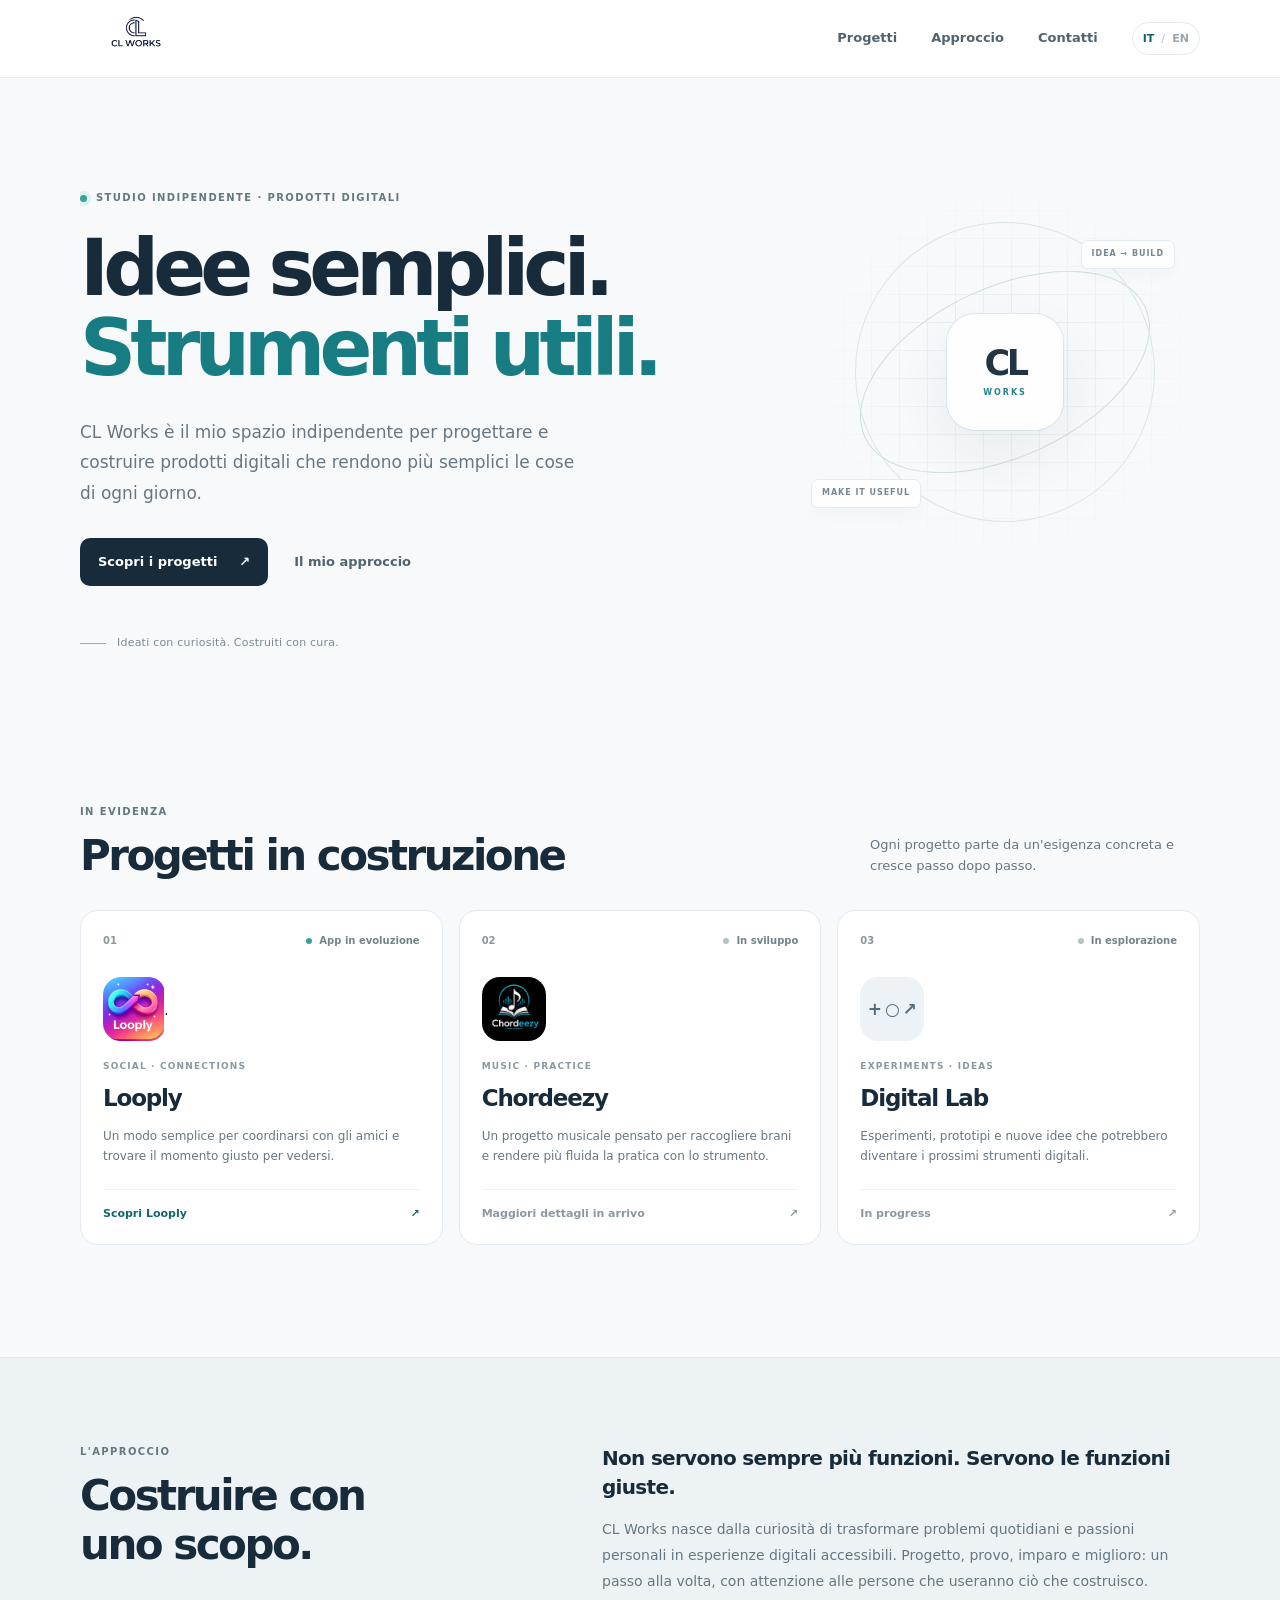
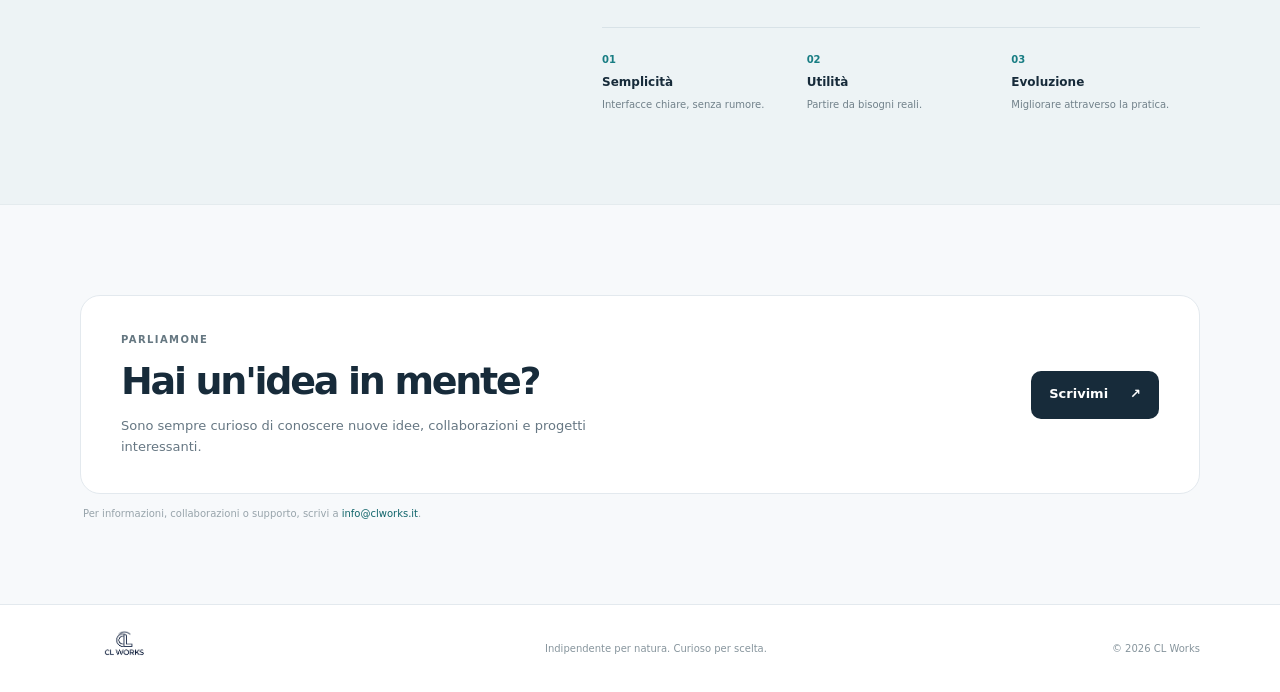
==== commit df96ace9: "Link Looply card to its landing page" ====
--- a/index.html
+++ b/index.html
@@ -115,9 +115,10 @@
             Un modo semplice per coordinarsi con gli amici e trovare il momento giusto per vedersi.
           </p>
 
-          <span class="project-link project-link-muted">
-          <span data-i18n="comingSoon">Maggiori dettagli in arrivo</span>
-          </span>
+          <a class="project-link" href="looply/" aria-label="Scopri la pagina dedicata a Looply">
+            <span data-i18n="comingSoon">Scopri Looply</span>
+            <span aria-hidden="true">↗</span>
+          </a>
         </article>
 
         <article class="project-card project-chordeezy">
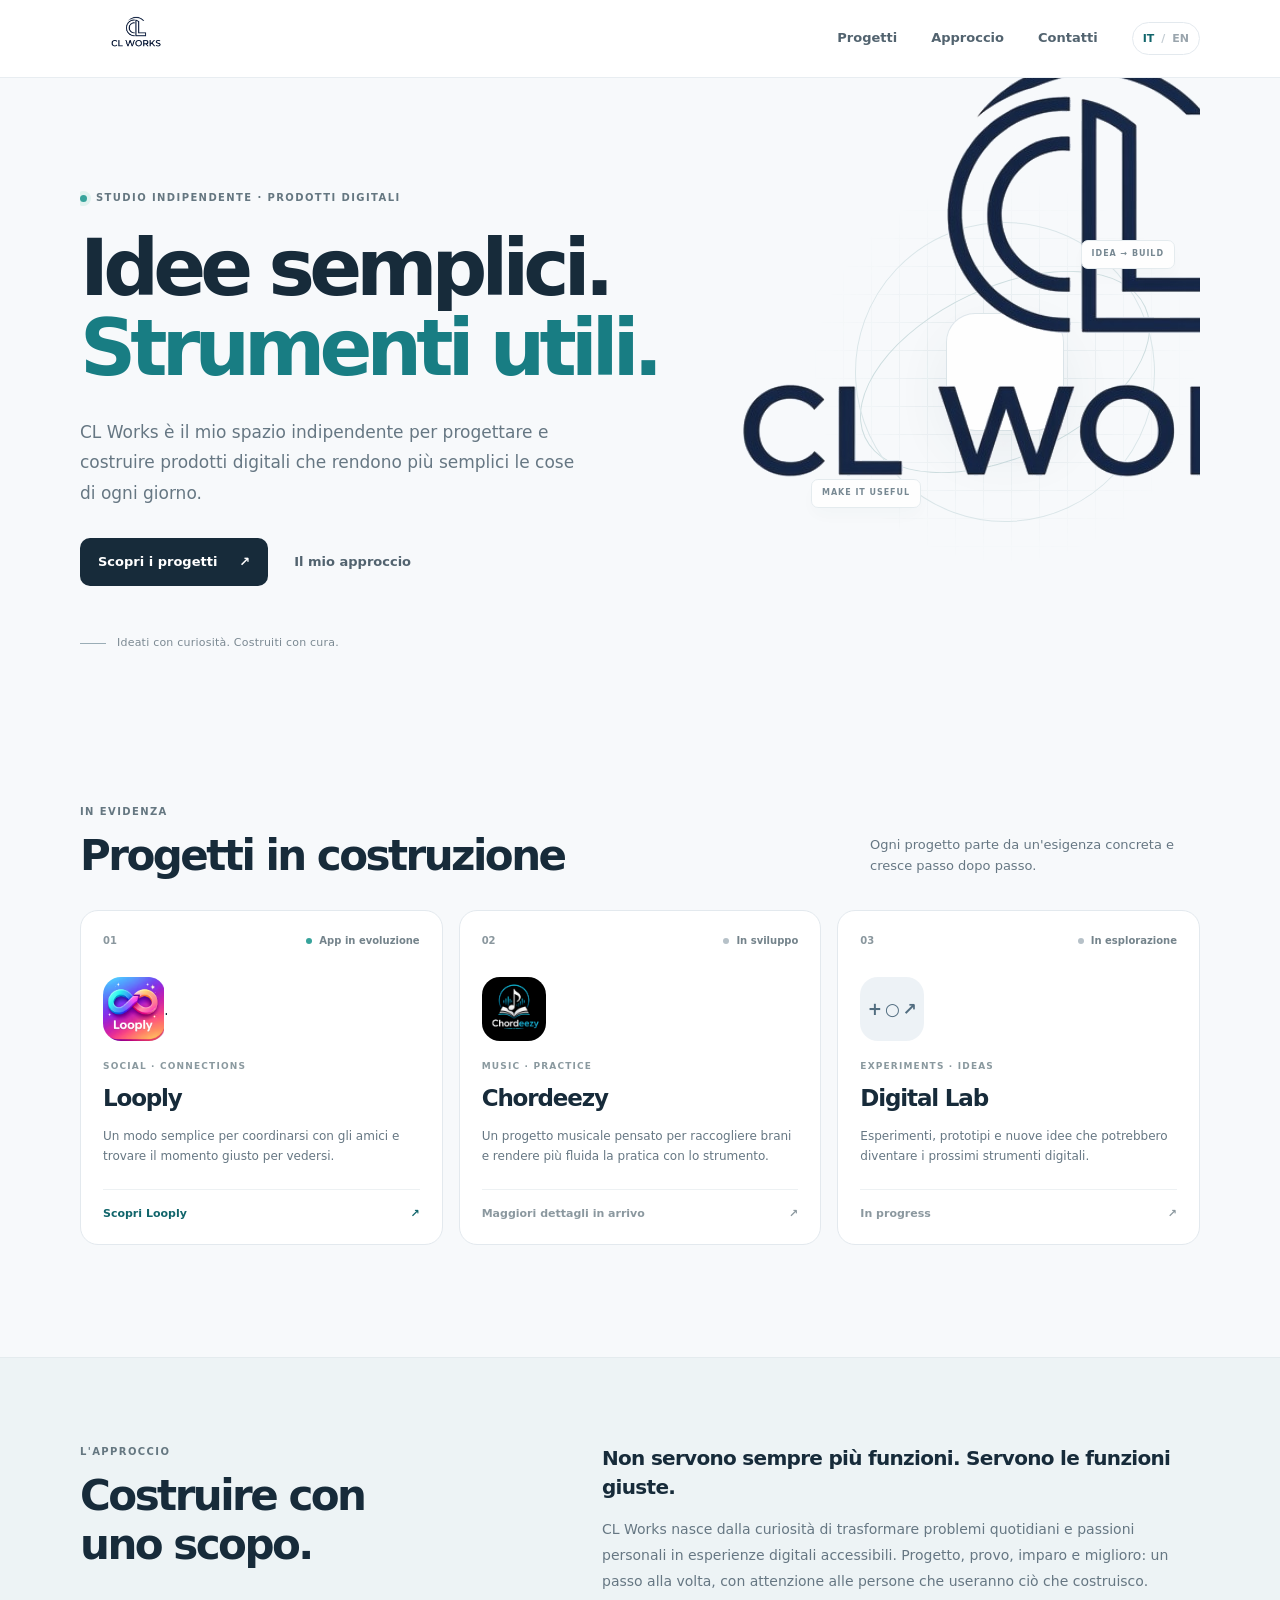
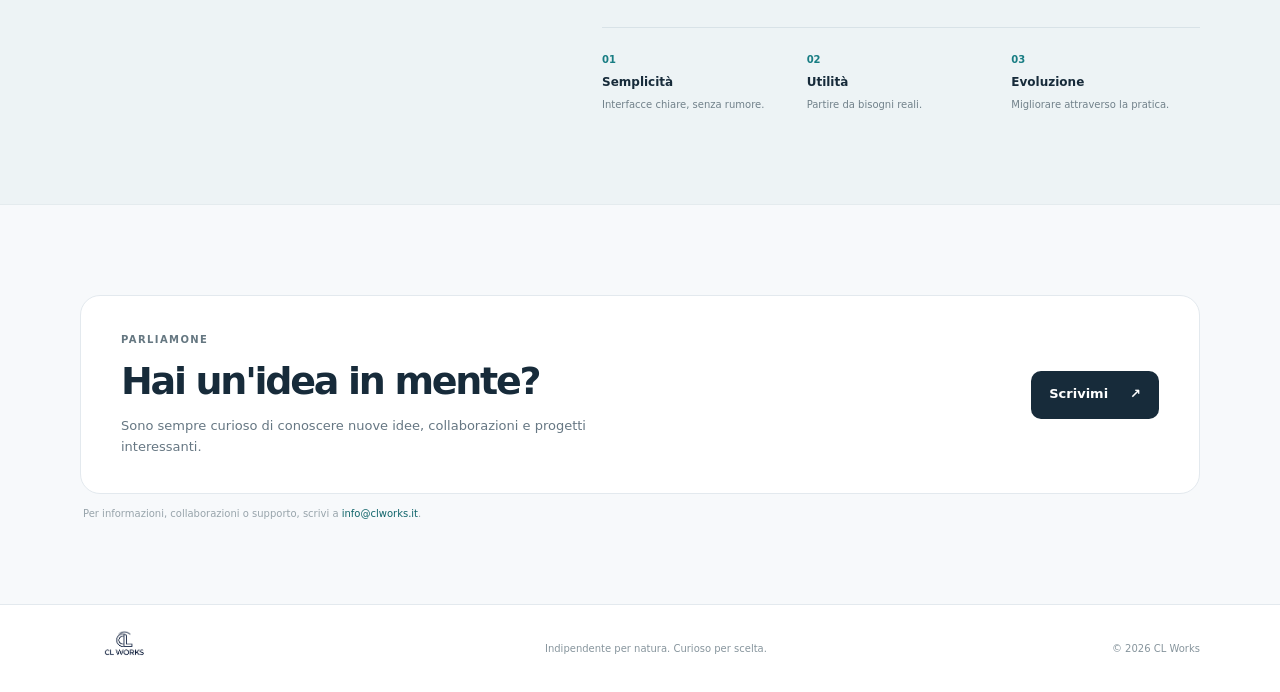
==== commit 78c179ab: "Replace hero decoration with official CL Works logo" ====
--- a/index.html
+++ b/index.html
@@ -77,7 +77,7 @@
         <div class="deco-grid"></div>
         <div class="deco-orbit orbit-one"></div>
         <div class="deco-orbit orbit-two"></div>
-        <div class="deco-core"><span>CL</span><small>WORKS</small></div>
+        <div class="deco-core"><img src="assets/cl-works-logo.png" alt="Logo CL Works"></div>
         <span class="deco-label label-one">IDEA → BUILD</span>
         <span class="deco-label label-two">MAKE IT USEFUL</span>
       </div>
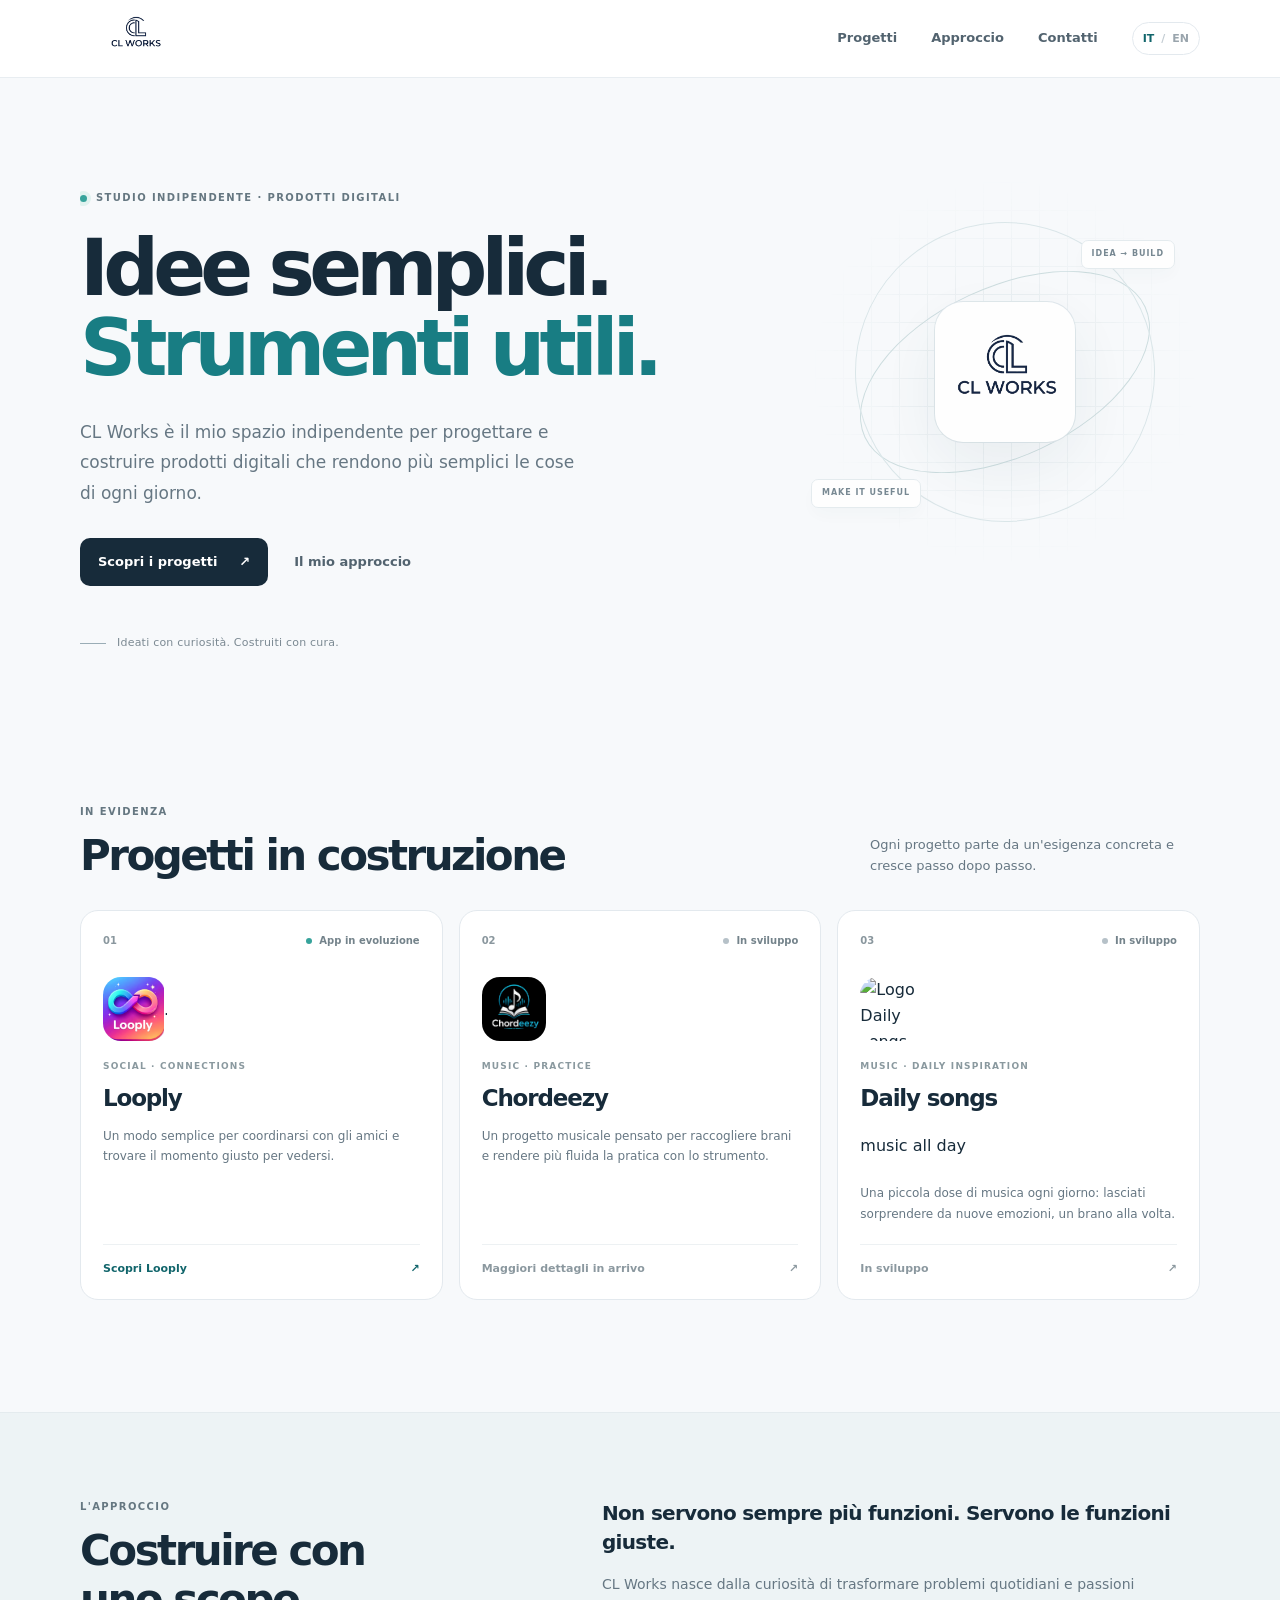
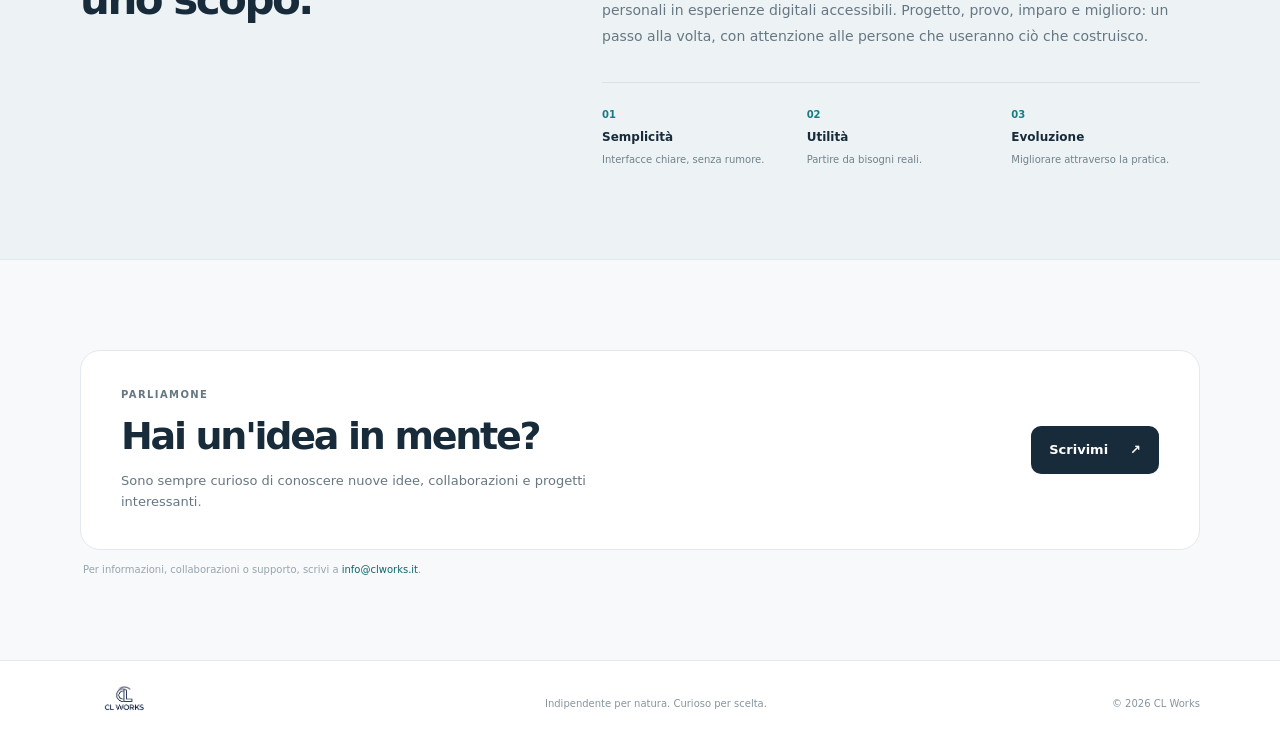
==== commit e7e3bc5f: "Replace project 03 with Daily songs" ====
--- a/index.html
+++ b/index.html
@@ -152,23 +152,24 @@
             <span class="project-number">03</span>
             <span class="project-status">
               <span class="tiny-dot muted-dot"></span>
-              <span data-i18n="statusExploring">In esplorazione</span>
+              <span data-i18n="statusInDev">In sviluppo</span>
             </span>
           </div>
 
-          <div class="project-symbol lab-symbol" aria-hidden="true">
-            <span>+</span><span>○</span><span>↗</span>
-          </div>
-
-          <p class="project-type">EXPERIMENTS · IDEAS</p>
-          <h3 data-i18n="labTitle">Digital Lab</h3>
-
-          <p class="project-description" data-i18n="labDesc">
-            Esperimenti, prototipi e nuove idee che potrebbero diventare i prossimi strumenti digitali.
+          <div class="project-symbol project-logo daily-songs-logo">
+            <img src="assets/daily-songs-logo.svg" alt="Logo Daily songs">
+          </div>
+
+          <p class="project-type">MUSIC · DAILY INSPIRATION</p>
+          <h3>Daily songs</h3>
+          <p class="daily-songs-tagline" data-i18n="dailySongsTagline">music all day</p>
+
+          <p class="project-description" data-i18n="dailySongsDesc">
+            Una piccola dose di musica ogni giorno: lasciati sorprendere da nuove emozioni, un brano alla volta.
           </p>
 
           <span class="project-link project-link-muted">
-            <span data-i18n="inProgress">In progress</span>
+            <span data-i18n="inProgress">In sviluppo</span>
             <span aria-hidden="true">↗</span>
           </span>
         </article>
--- a/styles.css
+++ b/styles.css
@@ -1049,3 +1049,48 @@
   max-height: 100px;
   object-fit: contain;
 }
+
+/* Logo ufficiale: dimensioni e centratura proporzionate al riquadro */
+.deco-core {
+  width: 140px;
+  height: 140px;
+  padding: 8px;
+  display: flex;
+  align-items: center;
+  justify-content: center;
+}
+
+.deco-core img {
+  display: block;
+  width: 200px;
+  height: auto;
+  max-width: none;
+  transform: translate(-10px, 7px);
+  max-height: none;
+  object-fit: contain;
+  object-position: center;
+  flex: 0 0 auto;
+  margin: 0;
+}
+
+@media (max-width: 900px) {
+  .deco-core {
+    width: 112px;
+    height: 112px;
+  }
+
+  .deco-core img {
+    width: 150px;
+  }
+}
+
+@media (max-width: 620px) {
+  .deco-core {
+    width: 88px;
+    height: 88px;
+  }
+
+  .deco-core img {
+    width: 118px;
+  }
+}
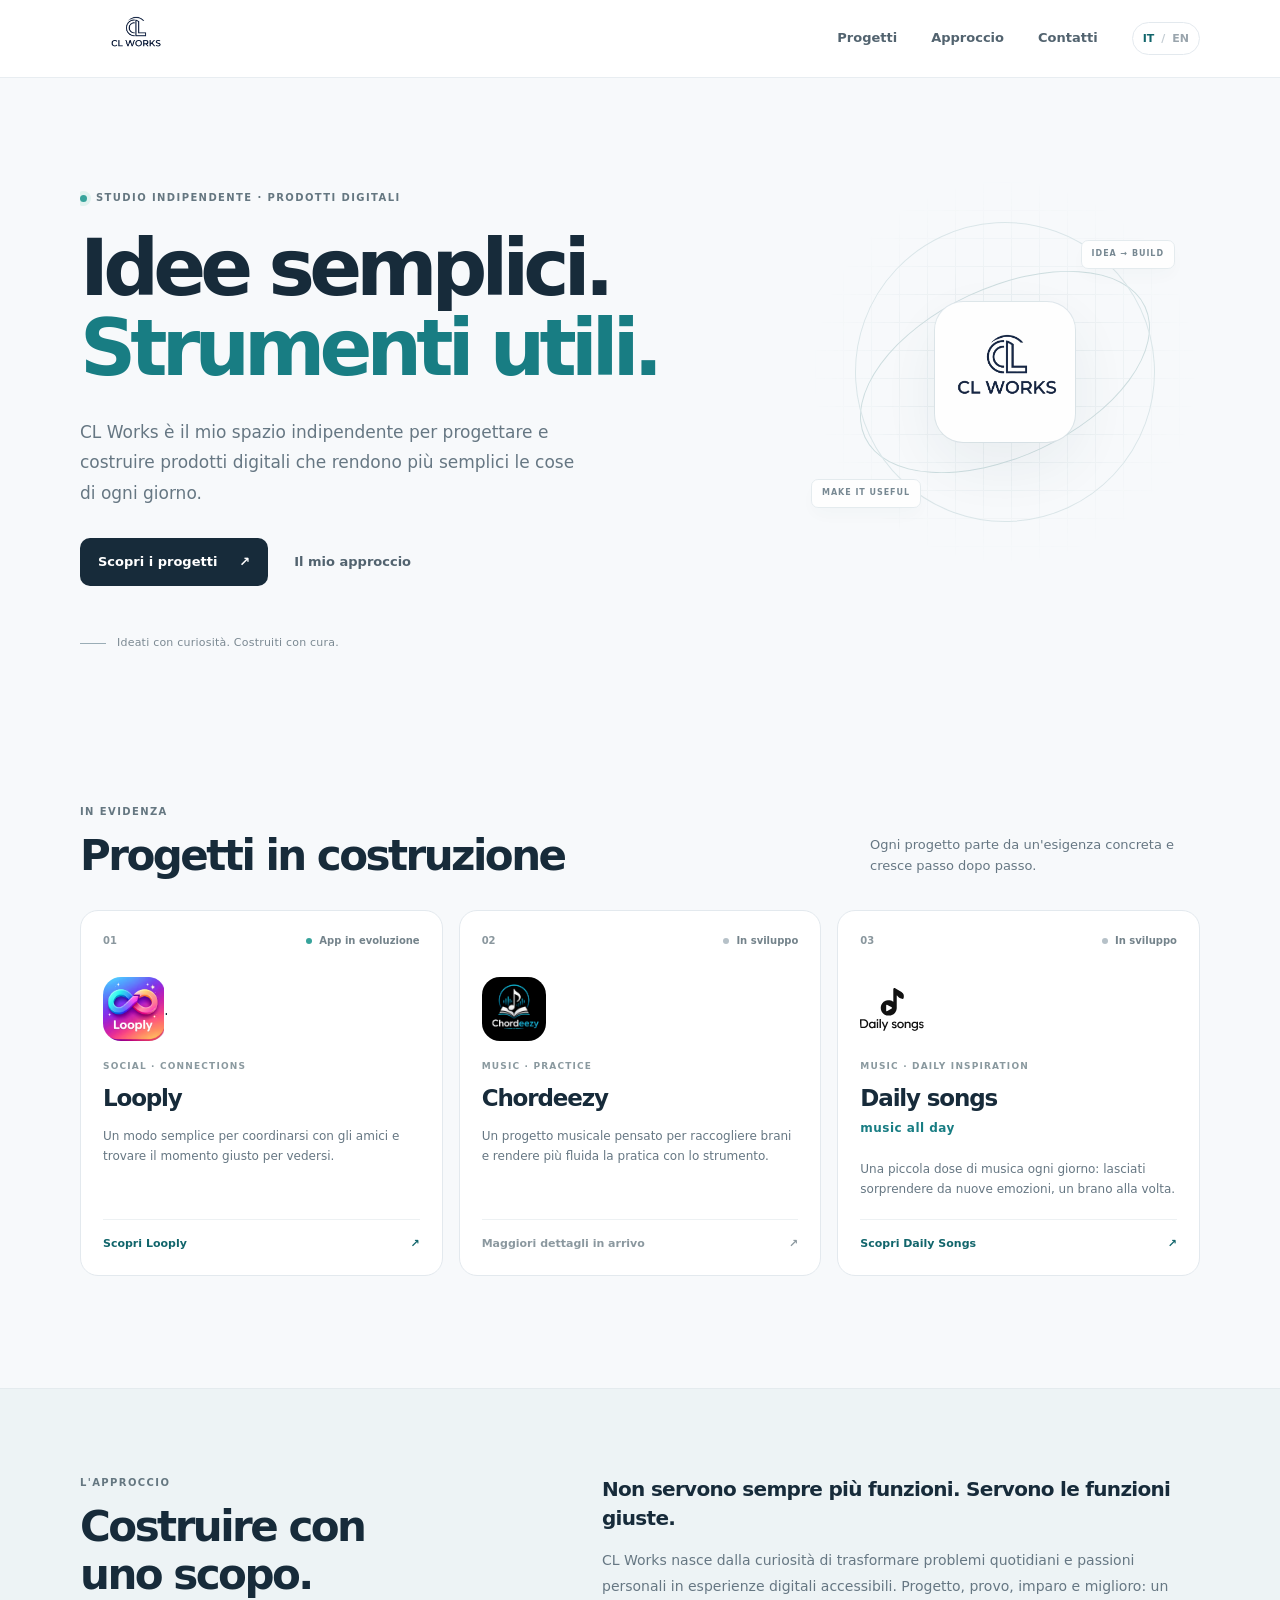
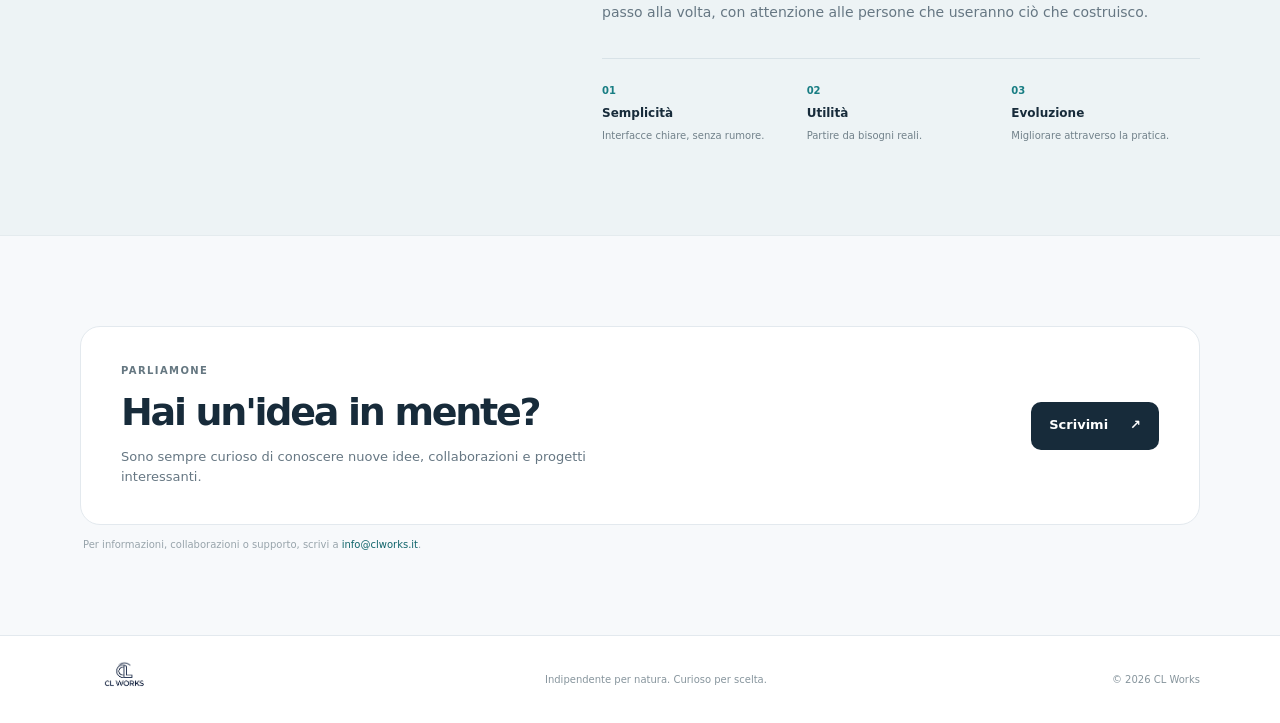
==== commit e2b5ca9f: "Link homepage Daily Songs card to standalone page" ====
--- a/index.html
+++ b/index.html
@@ -168,10 +168,10 @@
             Una piccola dose di musica ogni giorno: lasciati sorprendere da nuove emozioni, un brano alla volta.
           </p>
 
-          <span class="project-link project-link-muted">
-            <span data-i18n="inProgress">In sviluppo</span>
+          <a class="project-link" href="daily-songs/" aria-label="Scopri la pagina dedicata a Daily Songs">
+            <span data-i18n="dailySongsLink">Scopri Daily Songs</span>
             <span aria-hidden="true">↗</span>
-          </span>
+          </a>
         </article>
       </div>
     </section>
--- a/styles.css
+++ b/styles.css
@@ -1094,3 +1094,28 @@
     width: 118px;
   }
 }
+
+
+/* Daily songs project tagline */
+.daily-songs-tagline {
+  margin: 2px 0 12px;
+  color: var(--accent);
+  font-size: 12px;
+  font-weight: 700;
+  letter-spacing: .04em;
+}
+
+.daily-songs-logo {
+  width: 64px;
+  height: 64px;
+  border-radius: 18px;
+}
+
+.daily-songs-logo img {
+  width: 100%;
+  height: 100%;
+  max-width: 100px;
+  max-height: 100px;
+  object-fit: contain;
+  border-radius: 0;
+}
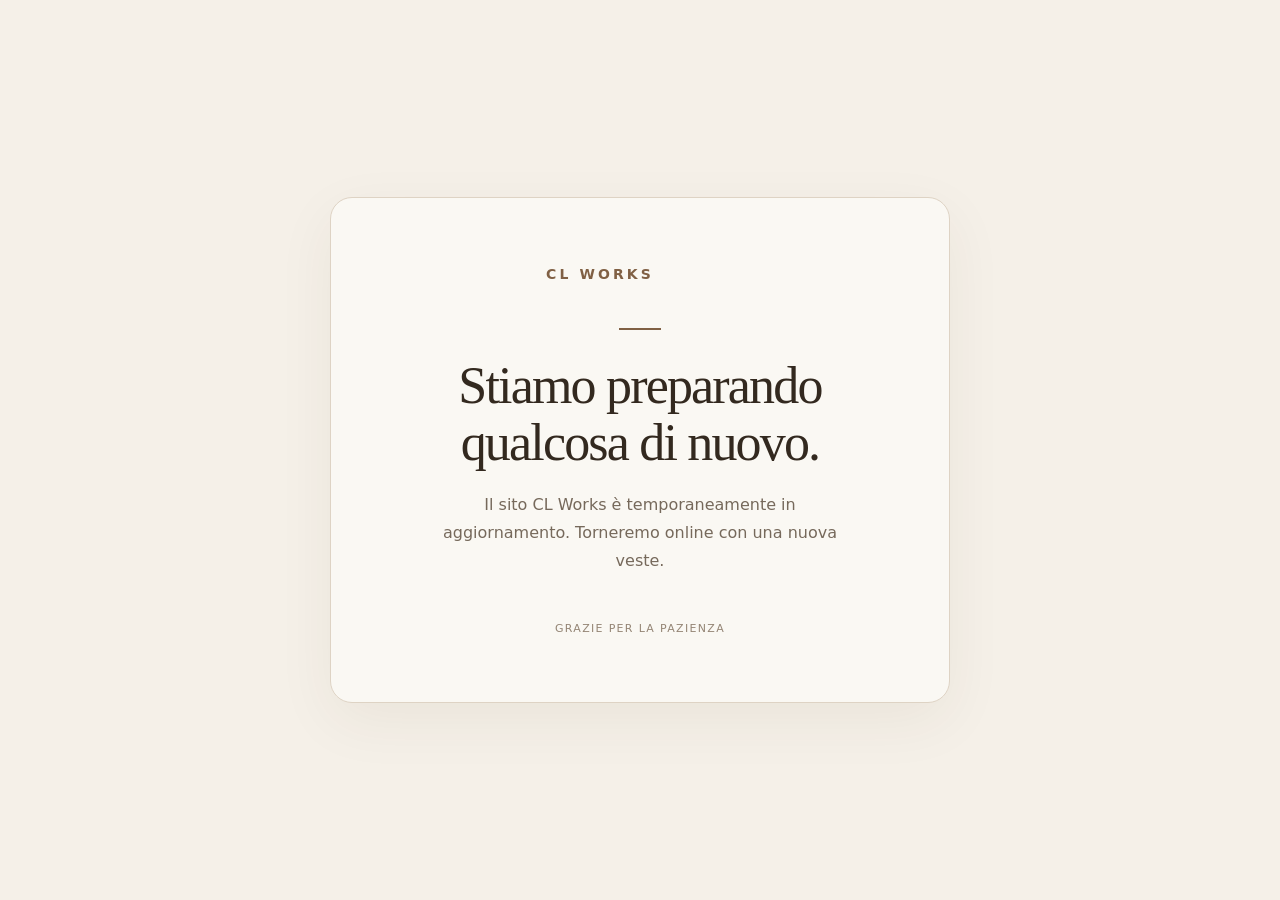
==== commit 479a963b: "Put CL Works homepage in temporary suspended showcase mode" ====
--- a/index.html
+++ b/index.html
@@ -3,258 +3,84 @@
 <head>
   <meta charset="utf-8">
   <meta name="viewport" content="width=device-width, initial-scale=1">
-  <meta name="theme-color" content="#f7f9fb">
-  <meta name="description" content="CL Works — prodotti digitali indipendenti, idee trasformate in strumenti semplici e utili.">
-  <meta property="og:title" content="CL Works — Independent digital maker">
-  <meta property="og:description" content="Piccoli prodotti digitali, progettati con cura.">
-  <meta property="og:type" content="website">
-
-  <title>CL Works — Independent digital maker</title>
-
-  <link rel="icon" type="image/svg+xml" href="assets/favicon.svg">
-  <link rel="preload" as="image" href="assets/cl-works-logo.png">
-  <link rel="stylesheet" href="styles.css">
-
-  <script src="script.js" defer></script>
+  <meta name="theme-color" content="#f5f0e8">
+  <meta name="robots" content="noindex, nofollow">
+  <meta name="description" content="CL Works è temporaneamente in aggiornamento.">
+  <title>CL Works — Sito in aggiornamento</title>
+  <style>
+    :root {
+      color-scheme: light;
+      --paper: #f5f0e8;
+      --ink: #33291f;
+      --muted: #76695b;
+      --line: #ded3c4;
+      --accent: #806044;
+    }
+    * { box-sizing: border-box; }
+    body {
+      min-height: 100vh;
+      margin: 0;
+      display: grid;
+      place-items: center;
+      padding: 28px;
+      background: var(--paper);
+      color: var(--ink);
+      font-family: Inter, ui-sans-serif, system-ui, -apple-system, BlinkMacSystemFont, "Segoe UI", sans-serif;
+    }
+    main {
+      width: min(100%, 620px);
+      padding: clamp(32px, 7vw, 64px);
+      border: 1px solid var(--line);
+      border-radius: 22px;
+      background: rgba(255,255,255,.48);
+      text-align: center;
+      box-shadow: 0 18px 60px rgba(65,45,25,.06);
+    }
+    .brand {
+      margin: 0 0 42px;
+      color: var(--accent);
+      font-size: 14px;
+      font-weight: 800;
+      letter-spacing: .22em;
+      text-transform: uppercase;
+    }
+    .mark {
+      width: 42px;
+      height: 2px;
+      margin: 0 auto 28px;
+      background: var(--accent);
+    }
+    h1 {
+      margin: 0;
+      font-family: Georgia, "Times New Roman", serif;
+      font-size: clamp(34px, 7vw, 52px);
+      font-weight: 500;
+      letter-spacing: -.035em;
+      line-height: 1.08;
+    }
+    p {
+      max-width: 410px;
+      margin: 20px auto 0;
+      color: var(--muted);
+      font-size: 16px;
+      line-height: 1.75;
+    }
+    .foot {
+      margin-top: 44px;
+      color: #948575;
+      font-size: 11px;
+      letter-spacing: .12em;
+      text-transform: uppercase;
+    }
+  </style>
 </head>
-
 <body>
-  <header class="site-header">
-    <a class="brand" href="#home" aria-label="CL Works home">
-      <img
-        class="brand-logo"
-        src="assets/cl-works-logo.png"
-        alt="CL Works"
-        width="150"
-        height="48"
-        fetchpriority="high"
-      >
-    </a>
-
-    <nav class="main-nav" aria-label="Navigazione principale">
-      <a href="#projects" data-i18n="navProjects">Progetti</a>
-      <a href="#about" data-i18n="navAbout">Approccio</a>
-      <a href="#contact" data-i18n="navContact">Contatti</a>
-    </nav>
-
-    <button
-      class="language-toggle"
-      type="button"
-      aria-label="Switch language"
-      aria-pressed="false"
-    >
-      <span class="lang-it active">IT</span><span class="lang-separator">/</span><span class="lang-en">EN</span>
-    </button>
-  </header>
-
-  <main id="home">
-    <section class="hero section-shell">
-      <div class="eyebrow">
-        <span class="status-dot"></span>
-        <span data-i18n="eyebrow">Studio indipendente · Prodotti digitali</span>
-      </div>
-
-      <h1 data-i18n="heroTitle">Idee semplici.<br><span class="accent-text">Strumenti utili.</span></h1>
-
-      <p class="hero-copy" data-i18n="heroCopy">
-        CL Works è il mio spazio indipendente per progettare e costruire prodotti digitali che rendono più semplici le cose di ogni giorno.
-      </p>
-
-      <div class="hero-actions">
-        <a class="button button-primary" href="#projects">
-          <span data-i18n="seeProjects">Scopri i progetti</span>
-          <span aria-hidden="true">↗</span>
-        </a>
-        <a class="text-link" href="#about" data-i18n="learnMore">Il mio approccio</a>
-      </div>
-
-      <div class="hero-note">
-        <span class="note-line"></span>
-        <span data-i18n="heroNote">Ideati con curiosità. Costruiti con cura.</span>
-      </div>
-
-      <div class="hero-decoration" aria-hidden="true">
-        <div class="deco-grid"></div>
-        <div class="deco-orbit orbit-one"></div>
-        <div class="deco-orbit orbit-two"></div>
-        <div class="deco-core"><img src="assets/cl-works-logo.png" alt="Logo CL Works"></div>
-        <span class="deco-label label-one">IDEA → BUILD</span>
-        <span class="deco-label label-two">MAKE IT USEFUL</span>
-      </div>
-    </section>
-
-    <section class="projects-section section-shell" id="projects">
-      <div class="section-heading">
-        <div>
-          <p class="eyebrow" data-i18n="projectsEyebrow">IN EVIDENZA</p>
-          <h2 data-i18n="projectsTitle">Progetti in costruzione</h2>
-        </div>
-        <p class="section-intro" data-i18n="projectsIntro">
-          Ogni progetto parte da un'esigenza concreta e cresce passo dopo passo.
-        </p>
-      </div>
-
-      <div class="project-grid">
-        <article class="project-card project-looply">
-          <div class="project-topline">
-            <span class="project-number">01</span>
-            <span class="project-status">
-              <span class="tiny-dot"></span>
-              <span data-i18n="statusLive">App in evoluzione</span>
-            </span>
-          </div>
-
-          <div class="project-symbol project-logo">
-          <img src="assets/looply-logo.png" alt="Logo Looply">.  
-          </div>
-
-          <p class="project-type">SOCIAL · CONNECTIONS</p>
-          <h3>Looply</h3>
-
-          <p class="project-description" data-i18n="looplyDesc">
-            Un modo semplice per coordinarsi con gli amici e trovare il momento giusto per vedersi.
-          </p>
-
-          <a class="project-link" href="looply/" aria-label="Scopri la pagina dedicata a Looply">
-            <span data-i18n="comingSoon">Scopri Looply</span>
-            <span aria-hidden="true">↗</span>
-          </a>
-        </article>
-
-        <article class="project-card project-chordeezy">
-          <div class="project-topline">
-            <span class="project-number">02</span>
-            <span class="project-status">
-              <span class="tiny-dot muted-dot"></span>
-              <span data-i18n="statusInDev">In sviluppo</span>
-            </span>
-          </div>
-
-          <div class="project-symbol project-logo">
-          <img src="assets/chordeezy-logo.png" alt="Logo Chordeezy">
-          </div>
-
-          <p class="project-type">MUSIC · PRACTICE</p>
-          <h3>Chordeezy</h3>
-
-          <p class="project-description" data-i18n="chordeezyDesc">
-            Un progetto musicale pensato per raccogliere brani e rendere più fluida la pratica con lo strumento.
-          </p>
-
-          <span class="project-link project-link-muted">
-            <span data-i18n="comingSoon">Maggiori dettagli in arrivo</span>
-            <span aria-hidden="true">↗</span>
-          </span>
-        </article>
-
-        <article class="project-card project-lab">
-          <div class="project-topline">
-            <span class="project-number">03</span>
-            <span class="project-status">
-              <span class="tiny-dot muted-dot"></span>
-              <span data-i18n="statusInDev">In sviluppo</span>
-            </span>
-          </div>
-
-          <div class="project-symbol project-logo daily-songs-logo">
-            <img src="assets/daily-songs-logo.svg" alt="Logo Daily songs">
-          </div>
-
-          <p class="project-type">MUSIC · DAILY INSPIRATION</p>
-          <h3>Daily songs</h3>
-          <p class="daily-songs-tagline" data-i18n="dailySongsTagline">music all day</p>
-
-          <p class="project-description" data-i18n="dailySongsDesc">
-            Una piccola dose di musica ogni giorno: lasciati sorprendere da nuove emozioni, un brano alla volta.
-          </p>
-
-          <a class="project-link" href="daily-songs/" aria-label="Scopri la pagina dedicata a Daily Songs">
-            <span data-i18n="dailySongsLink">Scopri Daily Songs</span>
-            <span aria-hidden="true">↗</span>
-          </a>
-        </article>
-      </div>
-    </section>
-
-    <section class="about-section" id="about">
-      <div class="section-shell about-layout">
-        <div>
-          <p class="eyebrow" data-i18n="approachEyebrow">L'APPROCCIO</p>
-          <h2 data-i18n="aboutTitle">Costruire con uno scopo.</h2>
-        </div>
-
-        <div class="about-content">
-          <p class="about-lead" data-i18n="aboutLead">
-            Non servono sempre più funzioni. Servono le funzioni giuste.
-          </p>
-
-          <p data-i18n="aboutCopy">
-            CL Works nasce dalla curiosità di trasformare problemi quotidiani e passioni personali in esperienze digitali accessibili. Progetto, provo, imparo e miglioro: un passo alla volta, con attenzione alle persone che useranno ciò che costruisco.
-          </p>
-
-          <div class="principles">
-            <div>
-              <span class="principle-index">01</span>
-              <strong data-i18n="principleOne">Semplicità</strong>
-              <span data-i18n="principleOneDesc">Interfacce chiare, senza rumore.</span>
-            </div>
-
-            <div>
-              <span class="principle-index">02</span>
-              <strong data-i18n="principleTwo">Utilità</strong>
-              <span data-i18n="principleTwoDesc">Partire da bisogni reali.</span>
-            </div>
-
-            <div>
-              <span class="principle-index">03</span>
-              <strong data-i18n="principleThree">Evoluzione</strong>
-              <span data-i18n="principleThreeDesc">Migliorare attraverso la pratica.</span>
-            </div>
-          </div>
-        </div>
-      </div>
-    </section>
-
-    <section class="contact-section section-shell" id="contact">
-      <div class="contact-panel">
-        <div>
-          <p class="eyebrow" data-i18n="contactEyebrow">PARLIAMONE</p>
-          <h2 data-i18n="contactTitle">Hai un'idea in mente?</h2>
-          <p data-i18n="contactCopy">
-            Sono sempre curioso di conoscere nuove idee, collaborazioni e progetti interessanti.
-          </p>
-        </div>
-
-        <a class="button button-primary" href="mailto:info@clworks.it?subject=Contatto%20CL%20Works">
-          <span data-i18n="contactButton">Scrivimi</span>
-          <span aria-hidden="true">↗</span>
-        </a>
-      </div>
-
-      <p class="contact-footnote">
-        <span data-i18n="emailNote">Per informazioni, collaborazioni o supporto, scrivi a</span>
-        <a href="mailto:info@clworks.it">info@clworks.it</a>.
-      </p>
-    </section>
+  <main>
+    <p class="brand">CL Works</p>
+    <div class="mark" aria-hidden="true"></div>
+    <h1>Stiamo preparando qualcosa di nuovo.</h1>
+    <p>Il sito CL Works è temporaneamente in aggiornamento. Torneremo online con una nuova veste.</p>
+    <p class="foot">Grazie per la pazienza</p>
   </main>
-
-  <footer class="site-footer">
-    <a class="brand footer-brand" href="#home" aria-label="CL Works home">
-      <img
-        class="brand-logo"
-        src="assets/cl-works-logo.png"
-        alt="CL Works"
-        width="150"
-        height="48"
-        loading="lazy"
-      >
-    </a>
-
-    <span class="footer-tagline" data-i18n="footerTagline">
-      Indipendente per natura. Curioso per scelta.
-    </span>
-
-    <span class="copyright">© <span id="year"></span> CL Works</span>
-  </footer>
 </body>
-</html>
+</html>
